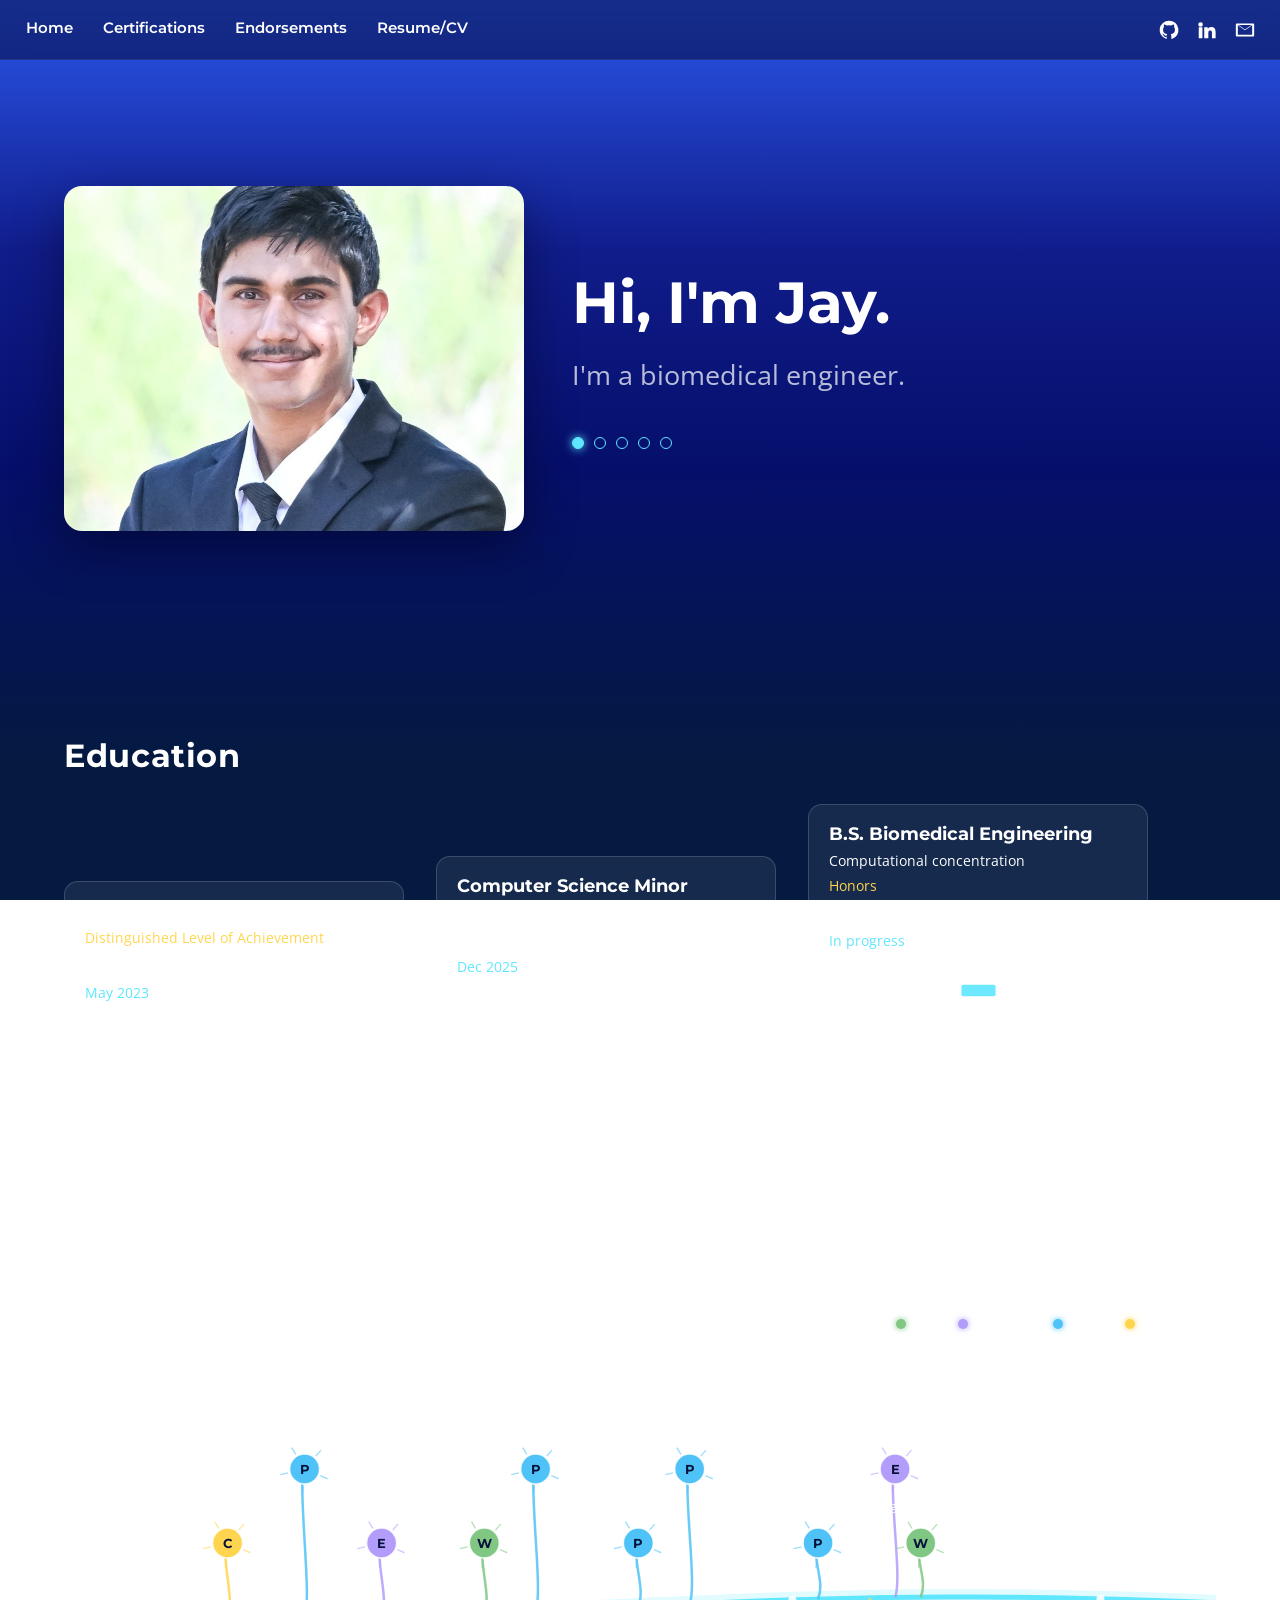
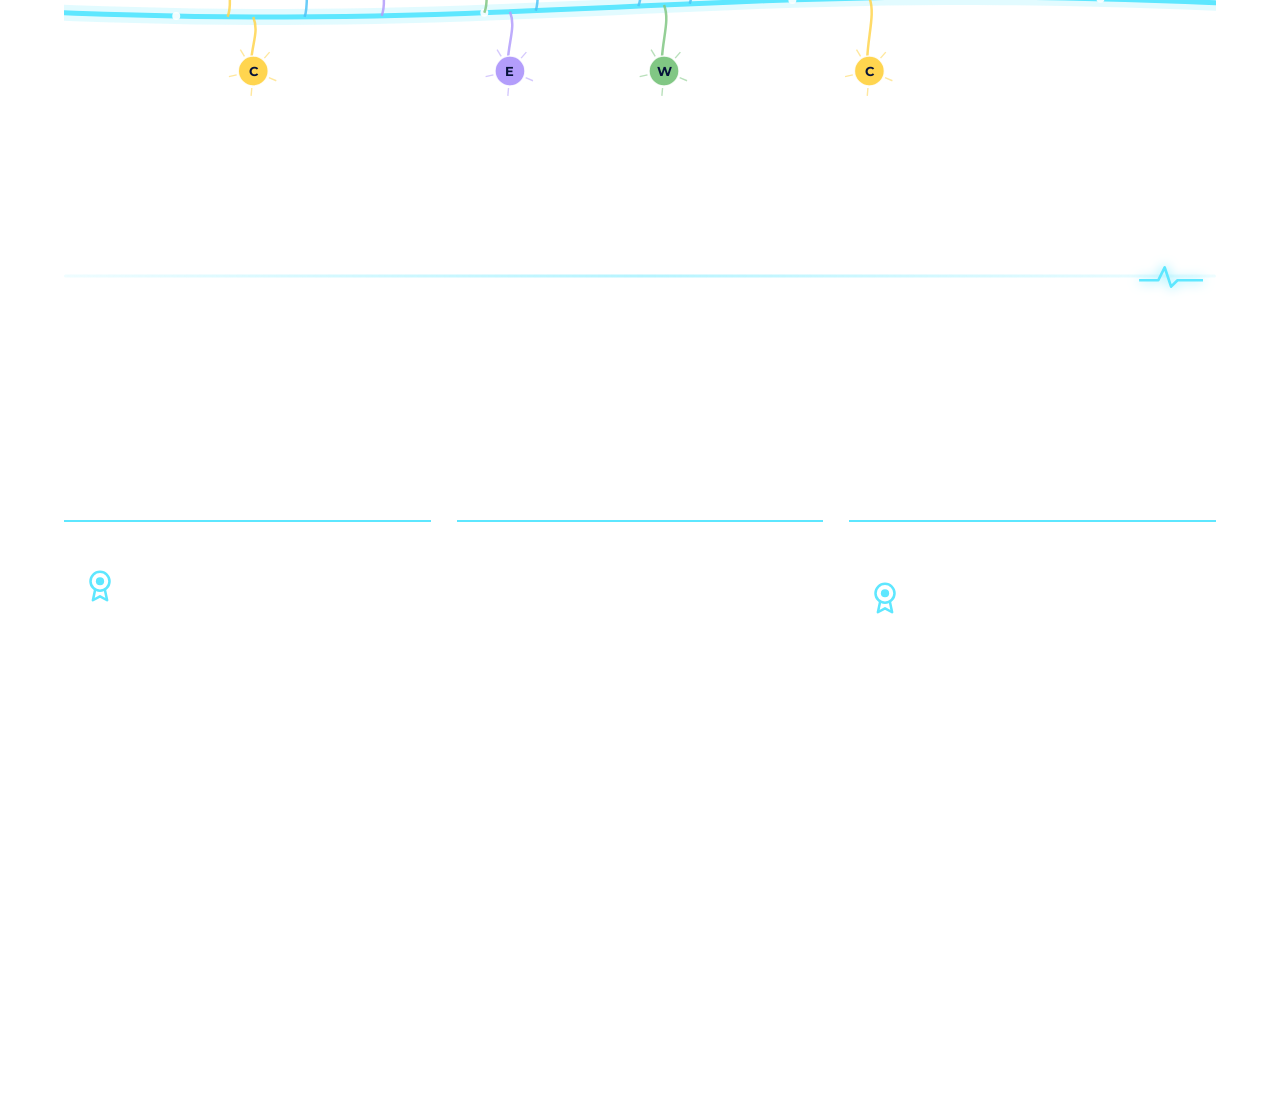
==== index.html @ 32939dc3 "Adding all webpage files" ====
<!DOCTYPE html>
<html lang="en">
<head>
  <meta charset="UTF-8">
  <meta name="viewport" content="width=device-width, initial-scale=1.0">
  <meta name="description" content="Jay Damodaran — biomedical engineer portfolio: projects, research, work experience, certifications, and endorsements.">
  <title>Jay Damodaran — Biomedical Engineer</title>

  <!-- All assets are local (vendored) — no third-party runtime requests. -->
  <link rel="stylesheet" href="lib/fonts/fonts.css">
  <link rel="stylesheet" href="css/styles.css">
  <!-- Vendored markdown parser (lib/marked.min.js); loaded before the modules use it. -->
  <script src="lib/marked.min.js"></script>
</head>
<body>

  <!-- ============================================================ -->
  <!-- Sticky top navigation                                         -->
  <!-- ============================================================ -->
  <nav class="top-nav">
    <div class="nav-links">
      <a href="#hero">Home</a>
      <a href="#certifications">Certifications</a>
      <a href="#endorsements">Endorsements</a>
      <a href="docs.html">Resume/CV</a>
    </div>
    <div class="nav-icons">
      <!-- TODO(Jay): replace the three placeholder URLs/email below -->
      <a href="https://github.com/YOUR_GITHUB_USERNAME" target="_blank" rel="noopener" aria-label="GitHub">
        <svg viewBox="0 0 24 24" class="nav-icon"><path d="M12 1.8a10.2 10.2 0 0 0-3.22 19.88c.51.1.7-.22.7-.49v-1.72c-2.84.62-3.44-1.37-3.44-1.37-.46-1.18-1.13-1.49-1.13-1.49-.93-.63.07-.62.07-.62 1.03.07 1.57 1.05 1.57 1.05.91 1.56 2.39 1.11 2.97.85.09-.66.36-1.11.65-1.37-2.27-.26-4.65-1.13-4.65-5.04 0-1.11.4-2.02 1.05-2.74-.1-.26-.45-1.3.1-2.7 0 0 .86-.28 2.8 1.05a9.73 9.73 0 0 1 5.1 0c1.95-1.33 2.8-1.05 2.8-1.05.56 1.4.21 2.44.1 2.7.65.72 1.05 1.63 1.05 2.74 0 3.92-2.39 4.78-4.66 5.03.37.32.69.94.69 1.9v2.81c0 .27.18.6.7.49A10.2 10.2 0 0 0 12 1.8z" fill="currentColor"/></svg>
      </a>
      <a href="https://www.linkedin.com/in/YOUR_LINKEDIN" target="_blank" rel="noopener" aria-label="LinkedIn">
        <svg viewBox="0 0 24 24" class="nav-icon"><path d="M4.98 3.5a2.5 2.5 0 1 1 0 5 2.5 2.5 0 0 1 0-5zM3 9h4v12H3zM9 9h3.8v1.7h.05c.53-1 1.83-2.06 3.77-2.06 4.03 0 4.78 2.65 4.78 6.1V21h-4v-5.5c0-1.31-.02-3-1.83-3-1.83 0-2.11 1.43-2.11 2.9V21H9z" fill="currentColor"/></svg>
      </a>
      <a href="mailto:your.email@example.com" aria-label="Email">
        <svg viewBox="0 0 24 24" class="nav-icon"><path d="M3 5h18a1 1 0 0 1 1 1v12a1 1 0 0 1-1 1H3a1 1 0 0 1-1-1V6a1 1 0 0 1 1-1zm9 7.3L4.2 6.8v10.4h15.6V6.8L12 12.3zM4.9 6.5l7.1 5 7.1-5H4.9z" fill="currentColor"/></svg>
      </a>
    </div>
  </nav>

  <!-- ============================================================ -->
  <!-- 1. Hero — rotating photos + cycling statements                -->
  <!-- ============================================================ -->
  <section id="hero" class="hero">
    <div id="hero-photos" class="hero-photos" aria-label="Photos of Jay"></div>
    <div class="hero-text">
      <h1>Hi, I'm Jay.</h1>
      <p id="hero-statement" class="hero-statement"></p>
      <div id="hero-bubbles" class="hero-bubbles" aria-label="Statement tracker"></div>
    </div>
  </section>

  <!-- ============================================================ -->
  <!-- 2. Education — animated step-by-step reveal                   -->
  <!-- ============================================================ -->
  <section id="education" class="section">
    <h2 class="section-title">Education</h2>
    <div id="education-steps" class="education-steps"><!-- filled by main.js --></div>
  </section>

  <!-- ============================================================ -->
  <!-- 3. Portfolio — Timeline / List / Detailed List                -->
  <!-- ============================================================ -->
  <section id="portfolio" class="section">
    <h2 class="section-title">Portfolio</h2>

    <div class="portfolio-toolbar">
      <label class="view-label" for="portfolio-view-select">View:</label>
      <select id="portfolio-view-select" class="view-select">
        <option value="timeline" selected>Timeline</option>
        <option value="list">List</option>
        <option value="detailed">Detailed List</option>
      </select>

      <!-- Zoom controls apply to the Timeline view (Ctrl+scroll also zooms). -->
      <div class="tl-zoom-controls">
        <button id="tl-zoom-out" class="tl-zoom-btn" aria-label="Zoom out">−</button>
        <button id="tl-zoom-in" class="tl-zoom-btn" aria-label="Zoom in">+</button>
      </div>

      <!-- Color legend for node types -->
      <div class="tl-legend" role="list" aria-label="Item type color legend">
        <span class="legend-item" style="--type-color:#81c784">Work</span>
        <span class="legend-item" style="--type-color:#b39dfb">Experience</span>
        <span class="legend-item" style="--type-color:#4fc3f7">Project</span>
        <span class="legend-item" style="--type-color:#ffd54f">Competition</span>
      </div>
    </div>

    <!-- Timeline view (default): nervous-system nerve with branching events -->
    <div id="view-timeline" class="portfolio-view">
      <div id="timeline-scroll" class="timeline-scroll">
        <div id="timeline-svg-host" class="timeline-svg-host"><!-- SVG injected by portfolio.js --></div>
      </div>
      <!-- Custom scrollbar: nerve track + action-potential spike thumb -->
      <div id="ap-scrollbar" class="ap-scrollbar">
        <div class="ap-track"></div>
        <div class="ap-thumb" tabindex="0" role="slider" aria-label="Scroll timeline"
             aria-orientation="horizontal">
          <svg viewBox="0 0 60 24" class="ap-spike">
            <path d="M0 16 L18 16 L24 4 L30 22 L36 16 L60 16" fill="none" stroke="currentColor" stroke-width="2.5" stroke-linejoin="round"/>
          </svg>
        </div>
      </div>
    </div>

    <!-- List view: squircle cards, grouped by type -->
    <div id="view-list" class="portfolio-view" hidden><!-- filled by portfolio.js --></div>

    <!-- Detailed List view: full detail blocks down the page -->
    <div id="view-detailed" class="portfolio-view" hidden><!-- filled by portfolio.js --></div>
  </section>

  <!-- ============================================================ -->
  <!-- 4. Certifications                                             -->
  <!-- ============================================================ -->
  <section id="certifications" class="section">
    <h2 class="section-title">Certifications</h2>
    <div id="cert-columns" class="cert-columns"><!-- filled by portfolio.js --></div>
  </section>

  <!-- ============================================================ -->
  <!-- 5. Endorsements                                               -->
  <!-- ============================================================ -->
  <section id="endorsements" class="section">
    <h2 class="section-title">Endorsements</h2>
    <div id="endorsement-cards" class="endorsement-cards"><!-- filled by portfolio.js --></div>
  </section>

  <!-- ============================================================ -->
  <!-- Shared detail-card modal (used by Timeline and List views)    -->
  <!-- ============================================================ -->
  <div id="detail-modal" class="modal-overlay" aria-hidden="true" role="dialog" aria-modal="true">
    <div class="modal-card">
      <button class="modal-close" aria-label="Close">×</button>
      <div class="modal-body"><!-- shared detail renderer output --></div>
    </div>
  </div>

  <script type="module" src="js/main.js"></script>
</body>
</html>
---- lib/fonts/fonts.css ----
/* cyrillic-ext */
@font-face {
  font-family: 'Montserrat';
  font-style: normal;
  font-weight: 600;
  font-display: swap;
  src: url(./JTUSjIg1_i6t8kCHKm459WRhyzbi.woff2) format('woff2');
  unicode-range: U+0460-052F, U+1C80-1C8A, U+20B4, U+2DE0-2DFF, U+A640-A69F, U+FE2E-FE2F;
}
/* cyrillic */
@font-face {
  font-family: 'Montserrat';
  font-style: normal;
  font-weight: 600;
  font-display: swap;
  src: url(./JTUSjIg1_i6t8kCHKm459W1hyzbi.woff2) format('woff2');
  unicode-range: U+0301, U+0400-045F, U+0490-0491, U+04B0-04B1, U+2116;
}
/* vietnamese */
@font-face {
  font-family: 'Montserrat';
  font-style: normal;
  font-weight: 600;
  font-display: swap;
  src: url(./JTUSjIg1_i6t8kCHKm459WZhyzbi.woff2) format('woff2');
  unicode-range: U+0102-0103, U+0110-0111, U+0128-0129, U+0168-0169, U+01A0-01A1, U+01AF-01B0, U+0300-0301, U+0303-0304, U+0308-0309, U+0323, U+0329, U+1EA0-1EF9, U+20AB;
}
/* latin-ext */
@font-face {
  font-family: 'Montserrat';
  font-style: normal;
  font-weight: 600;
  font-display: swap;
  src: url(./JTUSjIg1_i6t8kCHKm459Wdhyzbi.woff2) format('woff2');
  unicode-range: U+0100-02BA, U+02BD-02C5, U+02C7-02CC, U+02CE-02D7, U+02DD-02FF, U+0304, U+0308, U+0329, U+1D00-1DBF, U+1E00-1E9F, U+1EF2-1EFF, U+2020, U+20A0-20AB, U+20AD-20C0, U+2113, U+2C60-2C7F, U+A720-A7FF;
}
/* latin */
@font-face {
  font-family: 'Montserrat';
  font-style: normal;
  font-weight: 600;
  font-display: swap;
  src: url(./JTUSjIg1_i6t8kCHKm459Wlhyw.woff2) format('woff2');
  unicode-range: U+0000-00FF, U+0131, U+0152-0153, U+02BB-02BC, U+02C6, U+02DA, U+02DC, U+0304, U+0308, U+0329, U+2000-206F, U+20AC, U+2122, U+2191, U+2193, U+2212, U+2215, U+FEFF, U+FFFD;
}
/* cyrillic-ext */
@font-face {
  font-family: 'Montserrat';
  font-style: normal;
  font-weight: 700;
  font-display: swap;
  src: url(./JTUSjIg1_i6t8kCHKm459WRhyzbi.woff2) format('woff2');
  unicode-range: U+0460-052F, U+1C80-1C8A, U+20B4, U+2DE0-2DFF, U+A640-A69F, U+FE2E-FE2F;
}
/* cyrillic */
@font-face {
  font-family: 'Montserrat';
  font-style: normal;
  font-weight: 700;
  font-display: swap;
  src: url(./JTUSjIg1_i6t8kCHKm459W1hyzbi.woff2) format('woff2');
  unicode-range: U+0301, U+0400-045F, U+0490-0491, U+04B0-04B1, U+2116;
}
/* vietnamese */
@font-face {
  font-family: 'Montserrat';
  font-style: normal;
  font-weight: 700;
  font-display: swap;
  src: url(./JTUSjIg1_i6t8kCHKm459WZhyzbi.woff2) format('woff2');
  unicode-range: U+0102-0103, U+0110-0111, U+0128-0129, U+0168-0169, U+01A0-01A1, U+01AF-01B0, U+0300-0301, U+0303-0304, U+0308-0309, U+0323, U+0329, U+1EA0-1EF9, U+20AB;
}
/* latin-ext */
@font-face {
  font-family: 'Montserrat';
  font-style: normal;
  font-weight: 700;
  font-display: swap;
  src: url(./JTUSjIg1_i6t8kCHKm459Wdhyzbi.woff2) format('woff2');
  unicode-range: U+0100-02BA, U+02BD-02C5, U+02C7-02CC, U+02CE-02D7, U+02DD-02FF, U+0304, U+0308, U+0329, U+1D00-1DBF, U+1E00-1E9F, U+1EF2-1EFF, U+2020, U+20A0-20AB, U+20AD-20C0, U+2113, U+2C60-2C7F, U+A720-A7FF;
}
/* latin */
@font-face {
  font-family: 'Montserrat';
  font-style: normal;
  font-weight: 700;
  font-display: swap;
  src: url(./JTUSjIg1_i6t8kCHKm459Wlhyw.woff2) format('woff2');
  unicode-range: U+0000-00FF, U+0131, U+0152-0153, U+02BB-02BC, U+02C6, U+02DA, U+02DC, U+0304, U+0308, U+0329, U+2000-206F, U+20AC, U+2122, U+2191, U+2193, U+2212, U+2215, U+FEFF, U+FFFD;
}
/* cyrillic-ext */
@font-face {
  font-family: 'Open Sans';
  font-style: normal;
  font-weight: 400;
  font-stretch: 100%;
  font-display: swap;
  src: url(./memvYaGs126MiZpBA-UvWbX2vVnXBbObj2OVTSKmu1aB.woff2) format('woff2');
  unicode-range: U+0460-052F, U+1C80-1C8A, U+20B4, U+2DE0-2DFF, U+A640-A69F, U+FE2E-FE2F;
}
/* cyrillic */
@font-face {
  font-family: 'Open Sans';
  font-style: normal;
  font-weight: 400;
  font-stretch: 100%;
  font-display: swap;
  src: url(./memvYaGs126MiZpBA-UvWbX2vVnXBbObj2OVTSumu1aB.woff2) format('woff2');
  unicode-range: U+0301, U+0400-045F, U+0490-0491, U+04B0-04B1, U+2116;
}
/* greek-ext */
@font-face {
  font-family: 'Open Sans';
  font-style: normal;
  font-weight: 400;
  font-stretch: 100%;
  font-display: swap;
  src: url(./memvYaGs126MiZpBA-UvWbX2vVnXBbObj2OVTSOmu1aB.woff2) format('woff2');
  unicode-range: U+1F00-1FFF;
}
/* greek */
@font-face {
  font-family: 'Open Sans';
  font-style: normal;
  font-weight: 400;
  font-stretch: 100%;
  font-display: swap;
  src: url(./memvYaGs126MiZpBA-UvWbX2vVnXBbObj2OVTSymu1aB.woff2) format('woff2');
  unicode-range: U+0370-0377, U+037A-037F, U+0384-038A, U+038C, U+038E-03A1, U+03A3-03FF;
}
/* hebrew */
@font-face {
  font-family: 'Open Sans';
  font-style: normal;
  font-weight: 400;
  font-stretch: 100%;
  font-display: swap;
  src: url(./memvYaGs126MiZpBA-UvWbX2vVnXBbObj2OVTS2mu1aB.woff2) format('woff2');
  unicode-range: U+0307-0308, U+0590-05FF, U+200C-2010, U+20AA, U+25CC, U+FB1D-FB4F;
}
/* math */
@font-face {
  font-family: 'Open Sans';
  font-style: normal;
  font-weight: 400;
  font-stretch: 100%;
  font-display: swap;
  src: url(./memvYaGs126MiZpBA-UvWbX2vVnXBbObj2OVTVOmu1aB.woff2) format('woff2');
  unicode-range: U+0302-0303, U+0305, U+0307-0308, U+0310, U+0312, U+0315, U+031A, U+0326-0327, U+032C, U+032F-0330, U+0332-0333, U+0338, U+033A, U+0346, U+034D, U+0391-03A1, U+03A3-03A9, U+03B1-03C9, U+03D1, U+03D5-03D6, U+03F0-03F1, U+03F4-03F5, U+2016-2017, U+2034-2038, U+203C, U+2040, U+2043, U+2047, U+2050, U+2057, U+205F, U+2070-2071, U+2074-208E, U+2090-209C, U+20D0-20DC, U+20E1, U+20E5-20EF, U+2100-2112, U+2114-2115, U+2117-2121, U+2123-214F, U+2190, U+2192, U+2194-21AE, U+21B0-21E5, U+21F1-21F2, U+21F4-2211, U+2213-2214, U+2216-22FF, U+2308-230B, U+2310, U+2319, U+231C-2321, U+2336-237A, U+237C, U+2395, U+239B-23B7, U+23D0, U+23DC-23E1, U+2474-2475, U+25AF, U+25B3, U+25B7, U+25BD, U+25C1, U+25CA, U+25CC, U+25FB, U+266D-266F, U+27C0-27FF, U+2900-2AFF, U+2B0E-2B11, U+2B30-2B4C, U+2BFE, U+3030, U+FF5B, U+FF5D, U+1D400-1D7FF, U+1EE00-1EEFF;
}
/* symbols */
@font-face {
  font-family: 'Open Sans';
  font-style: normal;
  font-weight: 400;
  font-stretch: 100%;
  font-display: swap;
  src: url(./memvYaGs126MiZpBA-UvWbX2vVnXBbObj2OVTUGmu1aB.woff2) format('woff2');
  unicode-range: U+0001-000C, U+000E-001F, U+007F-009F, U+20DD-20E0, U+20E2-20E4, U+2150-218F, U+2190, U+2192, U+2194-2199, U+21AF, U+21E6-21F0, U+21F3, U+2218-2219, U+2299, U+22C4-22C6, U+2300-243F, U+2440-244A, U+2460-24FF, U+25A0-27BF, U+2800-28FF, U+2921-2922, U+2981, U+29BF, U+29EB, U+2B00-2BFF, U+4DC0-4DFF, U+FFF9-FFFB, U+10140-1018E, U+10190-1019C, U+101A0, U+101D0-101FD, U+102E0-102FB, U+10E60-10E7E, U+1D2C0-1D2D3, U+1D2E0-1D37F, U+1F000-1F0FF, U+1F100-1F1AD, U+1F1E6-1F1FF, U+1F30D-1F30F, U+1F315, U+1F31C, U+1F31E, U+1F320-1F32C, U+1F336, U+1F378, U+1F37D, U+1F382, U+1F393-1F39F, U+1F3A7-1F3A8, U+1F3AC-1F3AF, U+1F3C2, U+1F3C4-1F3C6, U+1F3CA-1F3CE, U+1F3D4-1F3E0, U+1F3ED, U+1F3F1-1F3F3, U+1F3F5-1F3F7, U+1F408, U+1F415, U+1F41F, U+1F426, U+1F43F, U+1F441-1F442, U+1F444, U+1F446-1F449, U+1F44C-1F44E, U+1F453, U+1F46A, U+1F47D, U+1F4A3, U+1F4B0, U+1F4B3, U+1F4B9, U+1F4BB, U+1F4BF, U+1F4C8-1F4CB, U+1F4D6, U+1F4DA, U+1F4DF, U+1F4E3-1F4E6, U+1F4EA-1F4ED, U+1F4F7, U+1F4F9-1F4FB, U+1F4FD-1F4FE, U+1F503, U+1F507-1F50B, U+1F50D, U+1F512-1F513, U+1F53E-1F54A, U+1F54F-1F5FA, U+1F610, U+1F650-1F67F, U+1F687, U+1F68D, U+1F691, U+1F694, U+1F698, U+1F6AD, U+1F6B2, U+1F6B9-1F6BA, U+1F6BC, U+1F6C6-1F6CF, U+1F6D3-1F6D7, U+1F6E0-1F6EA, U+1F6F0-1F6F3, U+1F6F7-1F6FC, U+1F700-1F7FF, U+1F800-1F80B, U+1F810-1F847, U+1F850-1F859, U+1F860-1F887, U+1F890-1F8AD, U+1F8B0-1F8BB, U+1F8C0-1F8C1, U+1F900-1F90B, U+1F93B, U+1F946, U+1F984, U+1F996, U+1F9E9, U+1FA00-1FA6F, U+1FA70-1FA7C, U+1FA80-1FA89, U+1FA8F-1FAC6, U+1FACE-1FADC, U+1FADF-1FAE9, U+1FAF0-1FAF8, U+1FB00-1FBFF;
}
/* vietnamese */
@font-face {
  font-family: 'Open Sans';
  font-style: normal;
  font-weight: 400;
  font-stretch: 100%;
  font-display: swap;
  src: url(./memvYaGs126MiZpBA-UvWbX2vVnXBbObj2OVTSCmu1aB.woff2) format('woff2');
  unicode-range: U+0102-0103, U+0110-0111, U+0128-0129, U+0168-0169, U+01A0-01A1, U+01AF-01B0, U+0300-0301, U+0303-0304, U+0308-0309, U+0323, U+0329, U+1EA0-1EF9, U+20AB;
}
/* latin-ext */
@font-face {
  font-family: 'Open Sans';
  font-style: normal;
  font-weight: 400;
  font-stretch: 100%;
  font-display: swap;
  src: url(./memvYaGs126MiZpBA-UvWbX2vVnXBbObj2OVTSGmu1aB.woff2) format('woff2');
  unicode-range: U+0100-02BA, U+02BD-02C5, U+02C7-02CC, U+02CE-02D7, U+02DD-02FF, U+0304, U+0308, U+0329, U+1D00-1DBF, U+1E00-1E9F, U+1EF2-1EFF, U+2020, U+20A0-20AB, U+20AD-20C0, U+2113, U+2C60-2C7F, U+A720-A7FF;
}
/* latin */
@font-face {
  font-family: 'Open Sans';
  font-style: normal;
  font-weight: 400;
  font-stretch: 100%;
  font-display: swap;
  src: url(./memvYaGs126MiZpBA-UvWbX2vVnXBbObj2OVTS-muw.woff2) format('woff2');
  unicode-range: U+0000-00FF, U+0131, U+0152-0153, U+02BB-02BC, U+02C6, U+02DA, U+02DC, U+0304, U+0308, U+0329, U+2000-206F, U+20AC, U+2122, U+2191, U+2193, U+2212, U+2215, U+FEFF, U+FFFD;
}
/* cyrillic-ext */
@font-face {
  font-family: 'Open Sans';
  font-style: normal;
  font-weight: 600;
  font-stretch: 100%;
  font-display: swap;
  src: url(./memvYaGs126MiZpBA-UvWbX2vVnXBbObj2OVTSKmu1aB.woff2) format('woff2');
  unicode-range: U+0460-052F, U+1C80-1C8A, U+20B4, U+2DE0-2DFF, U+A640-A69F, U+FE2E-FE2F;
}
/* cyrillic */
@font-face {
  font-family: 'Open Sans';
  font-style: normal;
  font-weight: 600;
  font-stretch: 100%;
  font-display: swap;
  src: url(./memvYaGs126MiZpBA-UvWbX2vVnXBbObj2OVTSumu1aB.woff2) format('woff2');
  unicode-range: U+0301, U+0400-045F, U+0490-0491, U+04B0-04B1, U+2116;
}
/* greek-ext */
@font-face {
  font-family: 'Open Sans';
  font-style: normal;
  font-weight: 600;
  font-stretch: 100%;
  font-display: swap;
  src: url(./memvYaGs126MiZpBA-UvWbX2vVnXBbObj2OVTSOmu1aB.woff2) format('woff2');
  unicode-range: U+1F00-1FFF;
}
/* greek */
@font-face {
  font-family: 'Open Sans';
  font-style: normal;
  font-weight: 600;
  font-stretch: 100%;
  font-display: swap;
  src: url(./memvYaGs126MiZpBA-UvWbX2vVnXBbObj2OVTSymu1aB.woff2) format('woff2');
  unicode-range: U+0370-0377, U+037A-037F, U+0384-038A, U+038C, U+038E-03A1, U+03A3-03FF;
}
/* hebrew */
@font-face {
  font-family: 'Open Sans';
  font-style: normal;
  font-weight: 600;
  font-stretch: 100%;
  font-display: swap;
  src: url(./memvYaGs126MiZpBA-UvWbX2vVnXBbObj2OVTS2mu1aB.woff2) format('woff2');
  unicode-range: U+0307-0308, U+0590-05FF, U+200C-2010, U+20AA, U+25CC, U+FB1D-FB4F;
}
/* math */
@font-face {
  font-family: 'Open Sans';
  font-style: normal;
  font-weight: 600;
  font-stretch: 100%;
  font-display: swap;
  src: url(./memvYaGs126MiZpBA-UvWbX2vVnXBbObj2OVTVOmu1aB.woff2) format('woff2');
  unicode-range: U+0302-0303, U+0305, U+0307-0308, U+0310, U+0312, U+0315, U+031A, U+0326-0327, U+032C, U+032F-0330, U+0332-0333, U+0338, U+033A, U+0346, U+034D, U+0391-03A1, U+03A3-03A9, U+03B1-03C9, U+03D1, U+03D5-03D6, U+03F0-03F1, U+03F4-03F5, U+2016-2017, U+2034-2038, U+203C, U+2040, U+2043, U+2047, U+2050, U+2057, U+205F, U+2070-2071, U+2074-208E, U+2090-209C, U+20D0-20DC, U+20E1, U+20E5-20EF, U+2100-2112, U+2114-2115, U+2117-2121, U+2123-214F, U+2190, U+2192, U+2194-21AE, U+21B0-21E5, U+21F1-21F2, U+21F4-2211, U+2213-2214, U+2216-22FF, U+2308-230B, U+2310, U+2319, U+231C-2321, U+2336-237A, U+237C, U+2395, U+239B-23B7, U+23D0, U+23DC-23E1, U+2474-2475, U+25AF, U+25B3, U+25B7, U+25BD, U+25C1, U+25CA, U+25CC, U+25FB, U+266D-266F, U+27C0-27FF, U+2900-2AFF, U+2B0E-2B11, U+2B30-2B4C, U+2BFE, U+3030, U+FF5B, U+FF5D, U+1D400-1D7FF, U+1EE00-1EEFF;
}
/* symbols */
@font-face {
  font-family: 'Open Sans';
  font-style: normal;
  font-weight: 600;
  font-stretch: 100%;
  font-display: swap;
  src: url(./memvYaGs126MiZpBA-UvWbX2vVnXBbObj2OVTUGmu1aB.woff2) format('woff2');
  unicode-range: U+0001-000C, U+000E-001F, U+007F-009F, U+20DD-20E0, U+20E2-20E4, U+2150-218F, U+2190, U+2192, U+2194-2199, U+21AF, U+21E6-21F0, U+21F3, U+2218-2219, U+2299, U+22C4-22C6, U+2300-243F, U+2440-244A, U+2460-24FF, U+25A0-27BF, U+2800-28FF, U+2921-2922, U+2981, U+29BF, U+29EB, U+2B00-2BFF, U+4DC0-4DFF, U+FFF9-FFFB, U+10140-1018E, U+10190-1019C, U+101A0, U+101D0-101FD, U+102E0-102FB, U+10E60-10E7E, U+1D2C0-1D2D3, U+1D2E0-1D37F, U+1F000-1F0FF, U+1F100-1F1AD, U+1F1E6-1F1FF, U+1F30D-1F30F, U+1F315, U+1F31C, U+1F31E, U+1F320-1F32C, U+1F336, U+1F378, U+1F37D, U+1F382, U+1F393-1F39F, U+1F3A7-1F3A8, U+1F3AC-1F3AF, U+1F3C2, U+1F3C4-1F3C6, U+1F3CA-1F3CE, U+1F3D4-1F3E0, U+1F3ED, U+1F3F1-1F3F3, U+1F3F5-1F3F7, U+1F408, U+1F415, U+1F41F, U+1F426, U+1F43F, U+1F441-1F442, U+1F444, U+1F446-1F449, U+1F44C-1F44E, U+1F453, U+1F46A, U+1F47D, U+1F4A3, U+1F4B0, U+1F4B3, U+1F4B9, U+1F4BB, U+1F4BF, U+1F4C8-1F4CB, U+1F4D6, U+1F4DA, U+1F4DF, U+1F4E3-1F4E6, U+1F4EA-1F4ED, U+1F4F7, U+1F4F9-1F4FB, U+1F4FD-1F4FE, U+1F503, U+1F507-1F50B, U+1F50D, U+1F512-1F513, U+1F53E-1F54A, U+1F54F-1F5FA, U+1F610, U+1F650-1F67F, U+1F687, U+1F68D, U+1F691, U+1F694, U+1F698, U+1F6AD, U+1F6B2, U+1F6B9-1F6BA, U+1F6BC, U+1F6C6-1F6CF, U+1F6D3-1F6D7, U+1F6E0-1F6EA, U+1F6F0-1F6F3, U+1F6F7-1F6FC, U+1F700-1F7FF, U+1F800-1F80B, U+1F810-1F847, U+1F850-1F859, U+1F860-1F887, U+1F890-1F8AD, U+1F8B0-1F8BB, U+1F8C0-1F8C1, U+1F900-1F90B, U+1F93B, U+1F946, U+1F984, U+1F996, U+1F9E9, U+1FA00-1FA6F, U+1FA70-1FA7C, U+1FA80-1FA89, U+1FA8F-1FAC6, U+1FACE-1FADC, U+1FADF-1FAE9, U+1FAF0-1FAF8, U+1FB00-1FBFF;
}
/* vietnamese */
@font-face {
  font-family: 'Open Sans';
  font-style: normal;
  font-weight: 600;
  font-stretch: 100%;
  font-display: swap;
  src: url(./memvYaGs126MiZpBA-UvWbX2vVnXBbObj2OVTSCmu1aB.woff2) format('woff2');
  unicode-range: U+0102-0103, U+0110-0111, U+0128-0129, U+0168-0169, U+01A0-01A1, U+01AF-01B0, U+0300-0301, U+0303-0304, U+0308-0309, U+0323, U+0329, U+1EA0-1EF9, U+20AB;
}
/* latin-ext */
@font-face {
  font-family: 'Open Sans';
  font-style: normal;
  font-weight: 600;
  font-stretch: 100%;
  font-display: swap;
  src: url(./memvYaGs126MiZpBA-UvWbX2vVnXBbObj2OVTSGmu1aB.woff2) format('woff2');
  unicode-range: U+0100-02BA, U+02BD-02C5, U+02C7-02CC, U+02CE-02D7, U+02DD-02FF, U+0304, U+0308, U+0329, U+1D00-1DBF, U+1E00-1E9F, U+1EF2-1EFF, U+2020, U+20A0-20AB, U+20AD-20C0, U+2113, U+2C60-2C7F, U+A720-A7FF;
}
/* latin */
@font-face {
  font-family: 'Open Sans';
  font-style: normal;
  font-weight: 600;
  font-stretch: 100%;
  font-display: swap;
  src: url(./memvYaGs126MiZpBA-UvWbX2vVnXBbObj2OVTS-muw.woff2) format('woff2');
  unicode-range: U+0000-00FF, U+0131, U+0152-0153, U+02BB-02BC, U+02C6, U+02DA, U+02DC, U+0304, U+0308, U+0329, U+2000-206F, U+20AC, U+2122, U+2191, U+2193, U+2212, U+2215, U+FEFF, U+FFFD;
}
---- css/styles.css ----
/* ==================================================================
   styles.css — Jay's portfolio
   ------------------------------------------------------------------
   ORGANIZATION (search for the banner comments to jump around):
     1. THEME CONFIG (colors + fonts — edit here first)
     2. Base / reset
     3. Sticky top nav
     4. Hero
     5. Education step-reveal
     6. Portfolio toolbar + views
     7. Timeline (nervous-system SVG + action-potential scrollbar)
     8. List view (squircles)
     9. Detailed List view
    10. Shared detail card + modal
    11. Certifications
    12. Endorsements
    13. Docs page (resume / CV)
    14. Responsive rules
   ================================================================== */

/* ==================================================================
   1. THEME CONFIG — change colors/fonts here
   ------------------------------------------------------------------
   The page is one continuous blue gradient: day-sky blue at the top
   (hero) → deep "nervous system" blue for the timeline → near-night
   blue below (certs / endorsements). Sample colors from the design:
   #2756F5 (top), #001176 (timeline), #041A40 (bottom) — tuned slightly
   for smoother blending. Adjust the three gradient stops below.
   ================================================================== */
:root {
  /* --- background gradient stops (top → middle → bottom) --- */
  --bg-top:      #2b57ec;   /* day-sky blue behind the hero            */
  --bg-mid:      #101c8a;   /* transition blue behind education        */
  --bg-timeline: #050f6b;   /* deep nerve blue behind the timeline     */
  --bg-deep:     #041a40;   /* night blue behind certs/endorsements    */

  /* --- text + accents --- */
  --text:        #ffffff;
  --text-dim:    rgba(255, 255, 255, 0.72);
  --accent:      #5ee7ff;   /* electric cyan: nerve glow, links, focus */
  --card-bg:     rgba(255, 255, 255, 0.07);  /* translucent card fill  */
  --card-border: rgba(255, 255, 255, 0.16);

  /* --- portfolio item type colors (keep in sync with TYPE_CONFIG in
         js/portfolio.js if you change them) --- */
  --type-project:     #4fc3f7;
  --type-competition: #ffd54f;
  --type-work:        #81c784;
  --type-experience:  #b39dfb;

  /* --- fonts (vendored in lib/fonts/) ---
     Headings: Montserrat.  Body: Open Sans.
     To switch (e.g. to Futura PT), vendor the font files and change
     these two variables. */
  --font-heading: 'Montserrat', 'Segoe UI', sans-serif;
  --font-body:    'Open Sans', 'Segoe UI', sans-serif;

  --nav-height: 60px;
}

/* ==================================================================
   2. Base / reset
   ================================================================== */
*, *::before, *::after { box-sizing: border-box; }

html { scroll-behavior: smooth; scroll-padding-top: calc(var(--nav-height) + 12px); }

body {
  margin: 0;
  color: var(--text);
  font-family: var(--font-body);
  line-height: 1.6;
  /* The full-page gradient: sky → nerve blue → night. */
  background: linear-gradient(
    180deg,
    var(--bg-top)      0%,
    var(--bg-mid)      28%,
    var(--bg-timeline) 52%,
    var(--bg-deep)     85%
  );
  background-attachment: fixed; /* gradient stays put while scrolling */
}

h1, h2, h3, h4 { font-family: var(--font-heading); line-height: 1.25; }

a { color: var(--accent); }

img { max-width: 100%; }

button { font-family: inherit; cursor: pointer; }

.section {
  max-width: 1200px;
  margin: 0 auto;
  padding: 64px 24px;
}

.section-title {
  font-size: 2rem;
  margin: 0 0 28px;
  letter-spacing: 0.02em;
}

body.modal-open { overflow: hidden; } /* freeze page scroll behind popup */

/* ==================================================================
   3. Sticky top nav
   ================================================================== */
.top-nav {
  position: sticky;
  top: 0;
  z-index: 100;
  height: var(--nav-height);
  display: flex;
  align-items: center;
  justify-content: space-between;
  padding: 0 24px;
  background: rgba(4, 12, 60, 0.55);      /* translucent over the gradient */
  backdrop-filter: blur(10px);
  border-bottom: 1px solid rgba(255, 255, 255, 0.08);
}

.nav-links { display: flex; gap: 26px; }

.nav-links a {
  font-family: var(--font-heading);
  font-weight: 600;
  font-size: 0.95rem;
  color: var(--text);
  text-decoration: none;
  padding: 6px 2px;
  border-bottom: 2px solid transparent;
  transition: border-color 0.2s, color 0.2s;
}
.nav-links a:hover, .nav-links a.active { color: var(--accent); border-color: var(--accent); }

.nav-icons { display: flex; gap: 16px; align-items: center; }
.nav-icons a { color: var(--text); transition: color 0.2s, transform 0.2s; }
.nav-icons a:hover { color: var(--accent); transform: translateY(-2px); }
.nav-icon { width: 22px; height: 22px; display: block; }

/* ==================================================================
   4. Hero — rotating photos (left) + cycling statements (right)
   ================================================================== */
.hero {
  max-width: 1200px;
  margin: 0 auto;
  padding: 64px 24px 80px;
  display: grid;
  grid-template-columns: minmax(280px, 460px) 1fr;
  gap: 48px;
  align-items: center;
  min-height: 68vh;
}

.hero-photos {
  position: relative;
  aspect-ratio: 4 / 3;
  border-radius: 18px;
  overflow: hidden;
  box-shadow: 0 18px 50px rgba(0, 0, 20, 0.45);
}

.hero-photo {
  position: absolute;
  inset: 0;
  width: 100%;
  height: 100%;
  object-fit: cover;
  opacity: 0;
  transition: opacity 0.9s ease;   /* cross-fade between photos */
}
.hero-photo.active { opacity: 1; }

.hero-text h1 { font-size: clamp(2.4rem, 5vw, 3.6rem); margin: 0 0 14px; }

.hero-statement {
  font-size: clamp(1.2rem, 2.6vw, 1.7rem);
  color: var(--text-dim);
  min-height: 2.4em;                /* keeps layout stable while cycling */
  margin: 0 0 18px;
  transition: opacity 0.25s ease;
}
.hero-statement.fading { opacity: 0; }

/* Tracker bubbles: one dot per statement; the active one glows. */
.hero-bubbles { display: flex; gap: 10px; }
.bubble {
  width: 12px;
  height: 12px;
  border-radius: 50%;
  border: 1.5px solid var(--accent);
  background: transparent;
  padding: 0;
  transition: background 0.25s, box-shadow 0.25s;
}
.bubble.active {
  background: var(--accent);
  box-shadow: 0 0 10px var(--accent);
}

/* ==================================================================
   5. Education — sequential step reveal
   ------------------------------------------------------------------
   Steps sit on a rising "staircase". Each card fades/slides in one
   after another (delay driven by --step-index). The line figure
   lifting its credential stands under the CURRENT stage.
   ================================================================== */
.education-steps {
  display: flex;
  gap: 32px;
  align-items: flex-end;
  flex-wrap: wrap;
}

.edu-step {
  flex: 1 1 240px;
  max-width: 340px;
  opacity: 0;
  transform: translateY(28px);
  transition: opacity 0.6s ease, transform 0.6s ease;
  /* stagger: each step waits for the previous one */
  transition-delay: calc(var(--step-index) * 0.45s);
}
/* Rising staircase effect: later stages sit higher. */
.edu-step:nth-child(2) { margin-bottom: 26px; }
.edu-step:nth-child(3) { margin-bottom: 52px; }
.edu-step:nth-child(4) { margin-bottom: 78px; }

.education-steps.revealed .edu-step { opacity: 1; transform: translateY(0); }

.edu-card {
  background: var(--card-bg);
  border: 1px solid var(--card-border);
  border-radius: 14px;
  padding: 18px 20px;
}
.edu-title { margin: 0 0 4px; font-size: 1.1rem; }
.edu-subtitle { margin: 0 0 6px; color: var(--text-dim); font-size: 0.85rem; }
.edu-detail { margin: 2px 0; font-size: 0.9rem; }
.edu-honors { color: var(--type-competition); }
.edu-school { margin: 8px 0 2px; color: var(--text-dim); font-size: 0.9rem; }
.edu-date { margin: 0; font-size: 0.85rem; color: var(--accent); }

/* The credential-lifting figure below the current stage. */
.edu-figure { height: 76px; margin-top: 10px; text-align: center; }
.edu-figure-svg { height: 100%; }
.edu-figure-line { stroke: var(--text); stroke-width: 2.4; stroke-linecap: round; }
.edu-figure-credential { fill: var(--accent); opacity: 0.9; }
/* Figure pops in after its step's card. */
.education-steps.revealed .edu-figure-svg {
  animation: figure-pop 0.5s ease both;
  animation-delay: calc((var(--step-index, 3) + 2) * 0.45s);
}
@keyframes figure-pop {
  from { opacity: 0; transform: translateY(12px) scale(0.85); }
  to   { opacity: 1; transform: none; }
}

/* ==================================================================
   6. Portfolio toolbar + view containers
   ================================================================== */
.portfolio-toolbar {
  display: flex;
  align-items: center;
  gap: 14px;
  flex-wrap: wrap;
  margin-bottom: 22px;
}

.view-label { font-family: var(--font-heading); font-weight: 600; }

.view-select {
  font-family: var(--font-body);
  font-size: 0.95rem;
  color: var(--text);
  background: rgba(255, 255, 255, 0.1);
  border: 1px solid var(--card-border);
  border-radius: 8px;
  padding: 7px 12px;
}
.view-select option { color: #06123a; } /* readable in the native dropdown */

.tl-zoom-controls { display: flex; gap: 6px; }
.tl-zoom-btn {
  width: 34px;
  height: 34px;
  font-size: 1.15rem;
  color: var(--text);
  background: rgba(255, 255, 255, 0.1);
  border: 1px solid var(--card-border);
  border-radius: 8px;
  transition: background 0.2s;
}
.tl-zoom-btn:hover { background: rgba(94, 231, 255, 0.25); }

.tl-legend { display: flex; gap: 14px; margin-left: auto; flex-wrap: wrap; }
.legend-item {
  font-size: 0.8rem;
  color: var(--text-dim);
  display: inline-flex;
  align-items: center;
  gap: 6px;
}
.legend-item::before {
  content: '';
  width: 10px;
  height: 10px;
  border-radius: 50%;
  background: var(--type-color);
  box-shadow: 0 0 6px var(--type-color);
}

/* ==================================================================
   7. Timeline — nervous-system SVG
   ================================================================== */
.timeline-scroll {
  overflow-x: auto;
  overflow-y: hidden;
  scrollbar-width: none;              /* hide native bar (Firefox) —   */
}
.timeline-scroll::-webkit-scrollbar { display: none; } /* — and WebKit */
.timeline-scroll.vertical { overflow: visible; }  /* mobile: flows with page */

.timeline-svg-host { line-height: 0; }

/* Spinal cord: glow layer + bright core. */
.tl-cord {
  stroke: var(--accent);
  stroke-width: 5;
  fill: none;
  stroke-linecap: round;
}
.tl-cord-glow {
  stroke: var(--accent);
  stroke-width: 16;
  fill: none;
  opacity: 0.18;
  stroke-linecap: round;
}

.tl-year-tick { fill: #ffffff; opacity: 0.9; }
.tl-year-label {
  fill: var(--text-dim);
  font-family: var(--font-heading);
  font-size: 13px;
}

/* Event nodes: branch nerve + soma circle + glyph + label.
   Hover = shadow/scale ONLY (detail opens on click, never hover). */
.tl-node { cursor: pointer; outline: none; }
.tl-branch { stroke-width: 2.5; fill: none; opacity: 0.85; }
.tl-soma {
  stroke: rgba(255, 255, 255, 0.85);
  stroke-width: 1.5;
  transition: transform 0.18s ease, filter 0.18s ease;
  transform-box: fill-box;
  transform-origin: center;
}
.tl-node:hover .tl-soma,
.tl-node:focus-visible .tl-soma {
  transform: scale(1.25);
  filter: drop-shadow(0 0 10px var(--type-color));
}
.tl-glyph {
  fill: #06123a;
  font-family: var(--font-heading);
  font-weight: 700;
  font-size: 13px;
  pointer-events: none;
}
.tl-label {
  fill: var(--text);
  font-family: var(--font-body);
  font-size: 12.5px;
}

/* --- Action-potential scrollbar --------------------------------- */
.ap-scrollbar {
  position: relative;
  height: 34px;
  margin-top: 10px;
  touch-action: none;
}
.ap-scrollbar.hidden { display: none; }

/* The nerve track the spike travels along. */
.ap-track {
  position: absolute;
  left: 0; right: 0;
  top: 50%;
  height: 3px;
  transform: translateY(-50%);
  border-radius: 2px;
  background: linear-gradient(90deg,
    rgba(94, 231, 255, 0.1),
    rgba(94, 231, 255, 0.45),
    rgba(94, 231, 255, 0.1));
}

/* The draggable action-potential spike (thumb). */
.ap-thumb {
  position: absolute;
  top: 0;
  width: 64px;
  height: 34px;
  color: var(--accent);
  cursor: grab;
  filter: drop-shadow(0 0 6px var(--accent));
}
.ap-thumb:active { cursor: grabbing; }
.ap-spike { width: 100%; height: 100%; }

/* ==================================================================
   8. List view — squircle cards (title, role, timespan only)
   ================================================================== */
.list-group { margin-bottom: 34px; }

.group-heading {
  font-size: 1.25rem;
  margin: 0 0 14px;
  padding-left: 12px;
  border-left: 4px solid var(--type-color);
}

.squircle-grid {
  display: grid;
  grid-template-columns: repeat(auto-fill, minmax(230px, 1fr));
  gap: 14px;
}

.squircle {
  display: flex;
  flex-direction: column;
  gap: 3px;
  text-align: left;
  color: var(--text);
  background: var(--card-bg);
  border: 1px solid var(--card-border);
  border-left: 4px solid var(--type-color);
  border-radius: 22px;                /* the "squircle" rounding */
  padding: 14px 18px;
  transition: transform 0.18s ease, box-shadow 0.18s ease;
}
.squircle:hover {
  transform: translateY(-3px);
  box-shadow: 0 10px 26px rgba(0, 0, 20, 0.45);
}
.squircle-title { font-family: var(--font-heading); font-weight: 600; font-size: 0.98rem; }
.squircle-role { color: var(--text-dim); font-size: 0.85rem; }
.squircle-span { color: var(--accent); font-size: 0.8rem; }

/* ==================================================================
   9. Detailed List view — low-chrome document-style blocks
   ================================================================== */
.detailed-group { margin-bottom: 40px; }

.detail-block {
  padding: 22px 4px;
  border-bottom: 1px solid rgba(255, 255, 255, 0.12); /* subtle divider */
}
.detail-block:last-child { border-bottom: none; }

/* ==================================================================
   10. Shared detail card (modal popup + Detailed List blocks)
   ================================================================== */
.detail-header { margin-bottom: 10px; }

.type-badge {
  display: inline-block;
  font-family: var(--font-heading);
  font-size: 0.72rem;
  font-weight: 700;
  letter-spacing: 0.06em;
  text-transform: uppercase;
  color: #06123a;
  background: var(--type-color);
  border-radius: 999px;
  padding: 3px 10px;
  margin-bottom: 8px;
}

.detail-title { margin: 0 0 4px; font-size: 1.35rem; }
.detail-meta { margin: 0; color: var(--text-dim); }
.detail-timespan { margin: 2px 0 0; color: var(--accent); font-size: 0.9rem; }

.detail-image {
  border-radius: 12px;
  margin: 12px 0;
  max-height: 320px;
  object-fit: cover;
}

.detail-body { font-size: 0.97rem; }
.detail-body p { margin: 0.7em 0; }

.detail-links { display: flex; gap: 14px; flex-wrap: wrap; margin-top: 10px; }
.detail-link {
  font-family: var(--font-heading);
  font-weight: 600;
  font-size: 0.9rem;
  text-decoration: none;
  border: 1px solid var(--accent);
  border-radius: 999px;
  padding: 5px 14px;
  transition: background 0.2s;
}
.detail-link:hover { background: rgba(94, 231, 255, 0.18); }

.card-endorsement {
  margin: 14px 0 0;
  padding: 12px 16px;
  background: var(--card-bg);
  border-left: 3px solid var(--accent);
  border-radius: 8px;
  font-size: 0.92rem;
}
.card-endorsement footer { margin-top: 6px; color: var(--text-dim); font-size: 0.85rem; }

/* --- Modal (popup) --- */
.modal-overlay {
  position: fixed;
  inset: 0;
  z-index: 200;
  display: none;
  align-items: center;
  justify-content: center;
  padding: 24px;
  background: rgba(2, 6, 30, 0.7);
  backdrop-filter: blur(4px);
}
.modal-overlay.open { display: flex; }

.modal-card {
  position: relative;
  width: min(680px, 100%);
  max-height: 84vh;
  overflow-y: auto;
  background: linear-gradient(180deg, #0d1c6e, #081247);
  border: 1px solid var(--card-border);
  border-radius: 16px;
  padding: 28px 30px;
  box-shadow: 0 24px 70px rgba(0, 0, 15, 0.6);
  animation: modal-in 0.22s ease;
}
@keyframes modal-in {
  from { opacity: 0; transform: translateY(16px) scale(0.97); }
  to   { opacity: 1; transform: none; }
}

.modal-close {
  position: absolute;
  top: 12px;
  right: 14px;
  width: 34px;
  height: 34px;
  font-size: 1.3rem;
  line-height: 1;
  color: var(--text);
  background: rgba(255, 255, 255, 0.1);
  border: none;
  border-radius: 50%;
  transition: background 0.2s;
}
.modal-close:hover { background: rgba(255, 255, 255, 0.22); }

/* ==================================================================
   11. Certifications — ML / DBMS / Cloud columns
   ================================================================== */
.cert-columns {
  display: grid;
  grid-template-columns: repeat(auto-fit, minmax(240px, 1fr));
  gap: 26px;
}

.cert-category {
  font-size: 1.15rem;
  margin: 0 0 14px;
  padding-bottom: 8px;
  border-bottom: 2px solid var(--accent);
}

.cert-empty { color: var(--text-dim); font-style: italic; }

.cert-card {
  display: flex;
  gap: 14px;
  align-items: center;
  color: var(--text);
  text-decoration: none;
  background: var(--card-bg);
  border: 1px solid var(--card-border);
  border-radius: 14px;
  padding: 14px 16px;
  margin-bottom: 12px;
  transition: transform 0.18s ease, box-shadow 0.18s ease;
}
.cert-card:hover { transform: translateY(-3px); box-shadow: 0 10px 26px rgba(0, 0, 20, 0.45); }

.cert-icon { width: 38px; height: 38px; flex-shrink: 0; color: var(--accent); }
.cert-text { display: flex; flex-direction: column; gap: 2px; }
.cert-title { font-family: var(--font-heading); font-weight: 600; font-size: 0.93rem; }
.cert-meta { color: var(--text-dim); font-size: 0.82rem; }

/* ==================================================================
   12. Endorsements — quote cards
   ================================================================== */
.endorsement-cards {
  display: grid;
  grid-template-columns: repeat(auto-fit, minmax(280px, 1fr));
  gap: 22px;
}

.endorsement-card {
  margin: 0;
  background: var(--card-bg);
  border: 1px solid var(--card-border);
  border-radius: 16px;
  padding: 24px 26px;
}
.endorsement-card blockquote {
  margin: 0 0 14px;
  font-size: 1.02rem;
  font-style: italic;
}
.endorsement-card figcaption strong {
  display: block;
  font-family: var(--font-heading);
}
.endorsement-role { display: block; color: var(--text-dim); font-size: 0.85rem; }

/* ==================================================================
   13. Docs page — resume / CV stacked scrollable containers
   ================================================================== */
body.docs-page {
  /* Spec: solid day-sky blue for the whole docs page. */
  background: var(--bg-top);
}

.docs-main {
  max-width: 980px;
  margin: 0 auto;
  padding: 40px 24px 80px;
  display: flex;
  flex-direction: column;
  gap: 40px;
}

.doc-container {
  background: var(--card-bg);
  border: 1px solid var(--card-border);
  border-radius: 16px;
  overflow: hidden;
}

.doc-header {
  display: flex;
  align-items: center;
  justify-content: space-between;
  padding: 14px 20px;
  border-bottom: 1px solid var(--card-border);
}
.doc-header h2 { margin: 0; font-size: 1.2rem; }

.doc-open { color: var(--text); transition: color 0.2s, transform 0.2s; }
.doc-open:hover { color: var(--accent); transform: translateY(-2px); }
.doc-open-icon { width: 22px; height: 22px; display: block; }

/* Each document scrolls independently inside its container. */
.doc-scroll { height: 70vh; overflow-y: auto; background: #ffffff; }
.doc-frame { width: 100%; height: 100%; border: none; display: block; }

/* ==================================================================
   14. Responsive rules
   ================================================================== */
@media (max-width: 900px) {
  .hero { grid-template-columns: 1fr; gap: 30px; }
  .tl-legend { margin-left: 0; }
}

/* Respect the visitor's reduced-motion preference: disable decorative
   transitions/animations. JS also skips auto-cycling and the intro zoom. */
@media (prefers-reduced-motion: reduce) {
  html { scroll-behavior: auto; }
  .hero-photo, .hero-statement,
  .edu-step, .edu-figure-svg,
  .squircle, .cert-card, .tl-soma, .modal-card {
    transition: none !important;
    animation: none !important;
  }
  .education-steps .edu-step { transition-delay: 0s; }
}

@media (max-width: 768px) {
  .nav-links { gap: 14px; }
  .nav-links a { font-size: 0.85rem; }
  .section { padding: 44px 16px; }

  /* Education steps stack vertically; staircase offsets removed. */
  .education-steps { flex-direction: column; align-items: stretch; }
  .edu-step:nth-child(n) { margin-bottom: 0; max-width: none; }

  /* Timeline switches to vertical orientation (built by portfolio.js);
     zoom controls don't apply there. */
  .tl-zoom-controls { display: none; }
}
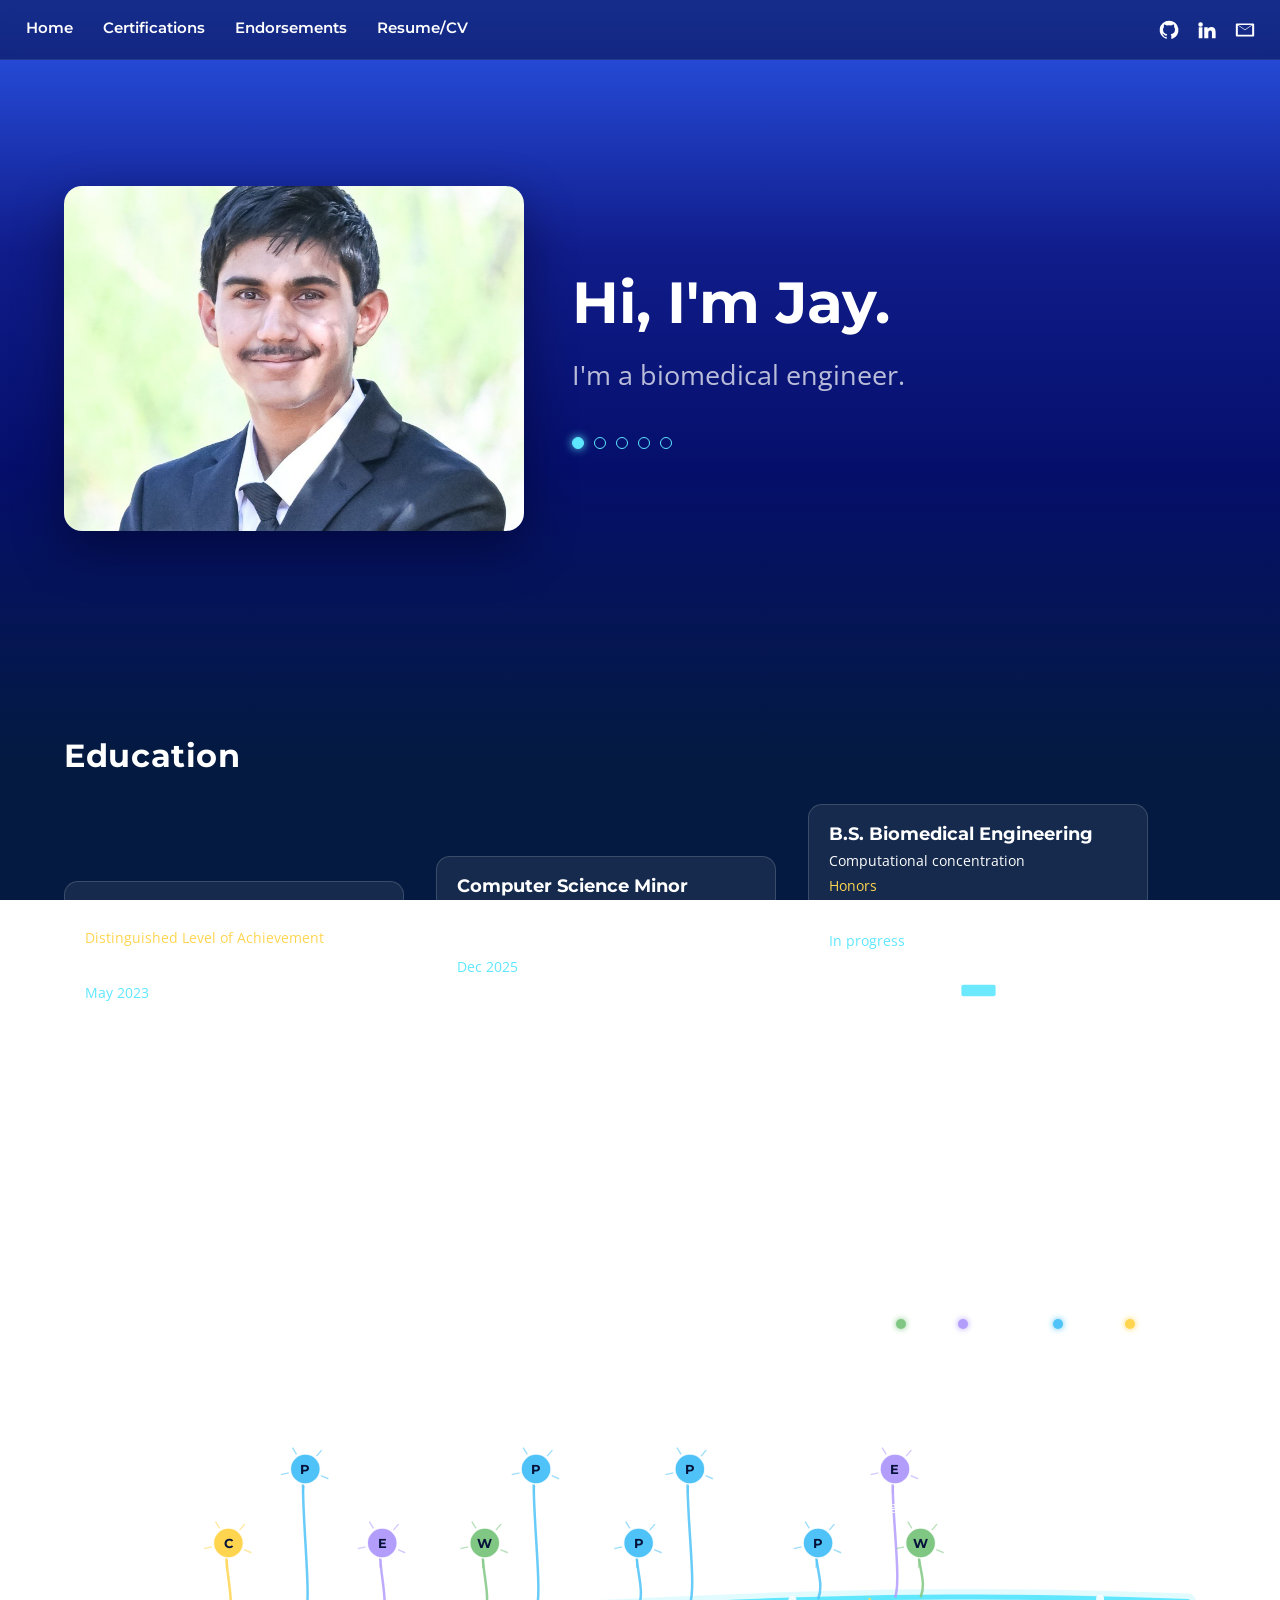
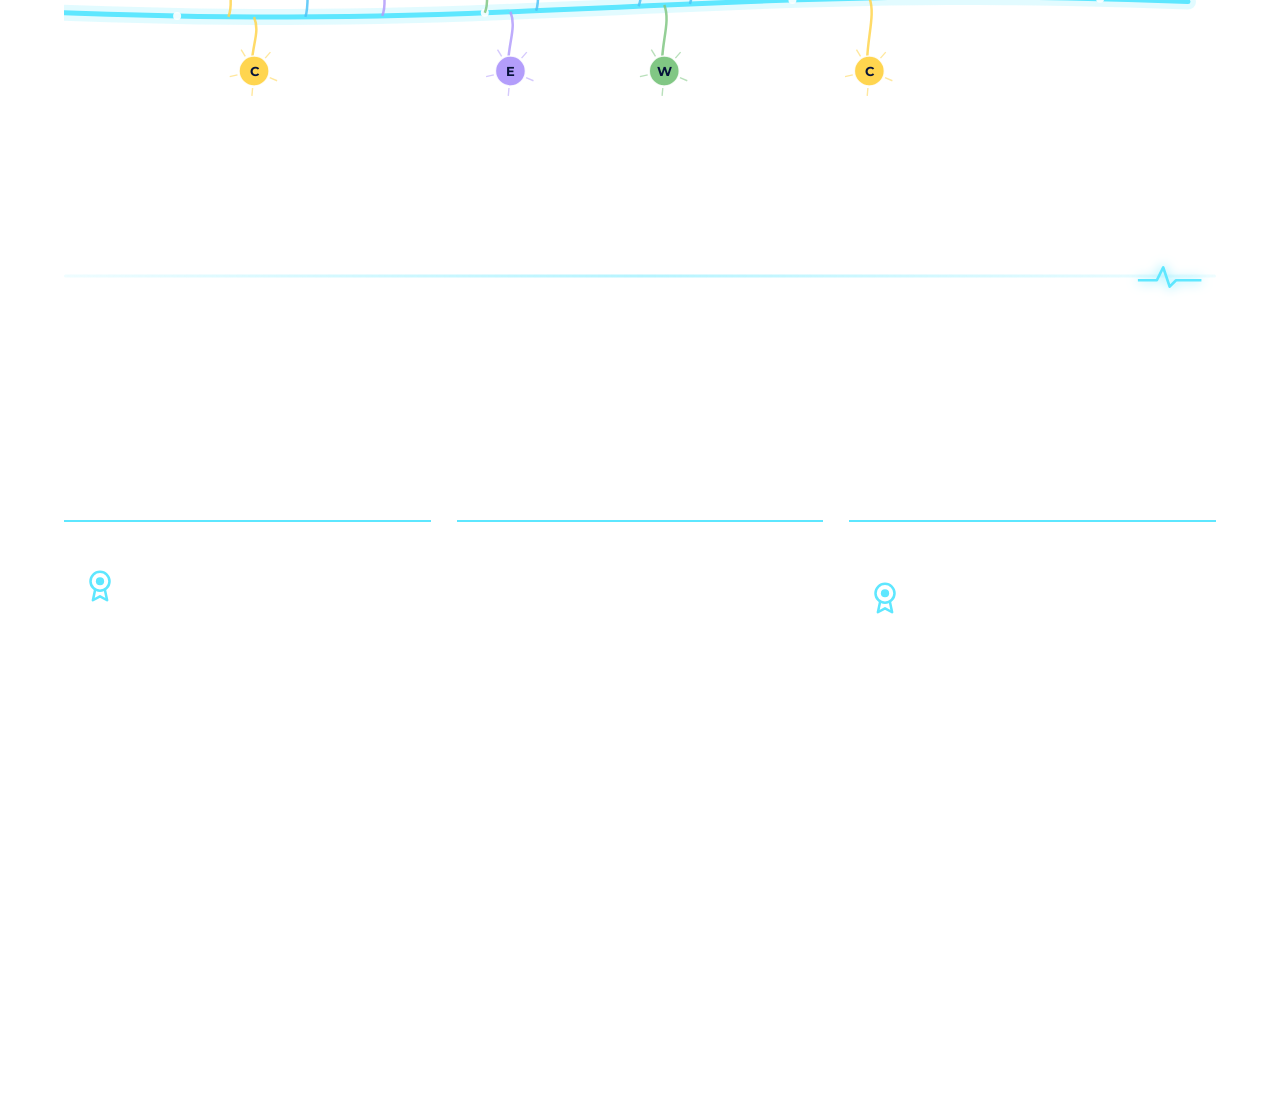
==== commit 2f242efa: "Added links for top right icons" ====
--- a/index.html
+++ b/index.html
@@ -26,10 +26,10 @@
     </div>
     <div class="nav-icons">
       <!-- TODO(Jay): replace the three placeholder URLs/email below -->
-      <a href="https://github.com/YOUR_GITHUB_USERNAME" target="_blank" rel="noopener" aria-label="GitHub">
+      <a href="https://github.com/Jay-Damodaran" target="_blank" rel="noopener" aria-label="GitHub">
         <svg viewBox="0 0 24 24" class="nav-icon"><path d="M12 1.8a10.2 10.2 0 0 0-3.22 19.88c.51.1.7-.22.7-.49v-1.72c-2.84.62-3.44-1.37-3.44-1.37-.46-1.18-1.13-1.49-1.13-1.49-.93-.63.07-.62.07-.62 1.03.07 1.57 1.05 1.57 1.05.91 1.56 2.39 1.11 2.97.85.09-.66.36-1.11.65-1.37-2.27-.26-4.65-1.13-4.65-5.04 0-1.11.4-2.02 1.05-2.74-.1-.26-.45-1.3.1-2.7 0 0 .86-.28 2.8 1.05a9.73 9.73 0 0 1 5.1 0c1.95-1.33 2.8-1.05 2.8-1.05.56 1.4.21 2.44.1 2.7.65.72 1.05 1.63 1.05 2.74 0 3.92-2.39 4.78-4.66 5.03.37.32.69.94.69 1.9v2.81c0 .27.18.6.7.49A10.2 10.2 0 0 0 12 1.8z" fill="currentColor"/></svg>
       </a>
-      <a href="https://www.linkedin.com/in/YOUR_LINKEDIN" target="_blank" rel="noopener" aria-label="LinkedIn">
+      <a href="https://www.linkedin.com/in/jaydamobme/" target="_blank" rel="noopener" aria-label="LinkedIn">
         <svg viewBox="0 0 24 24" class="nav-icon"><path d="M4.98 3.5a2.5 2.5 0 1 1 0 5 2.5 2.5 0 0 1 0-5zM3 9h4v12H3zM9 9h3.8v1.7h.05c.53-1 1.83-2.06 3.77-2.06 4.03 0 4.78 2.65 4.78 6.1V21h-4v-5.5c0-1.31-.02-3-1.83-3-1.83 0-2.11 1.43-2.11 2.9V21H9z" fill="currentColor"/></svg>
       </a>
       <a href="mailto:your.email@example.com" aria-label="Email">
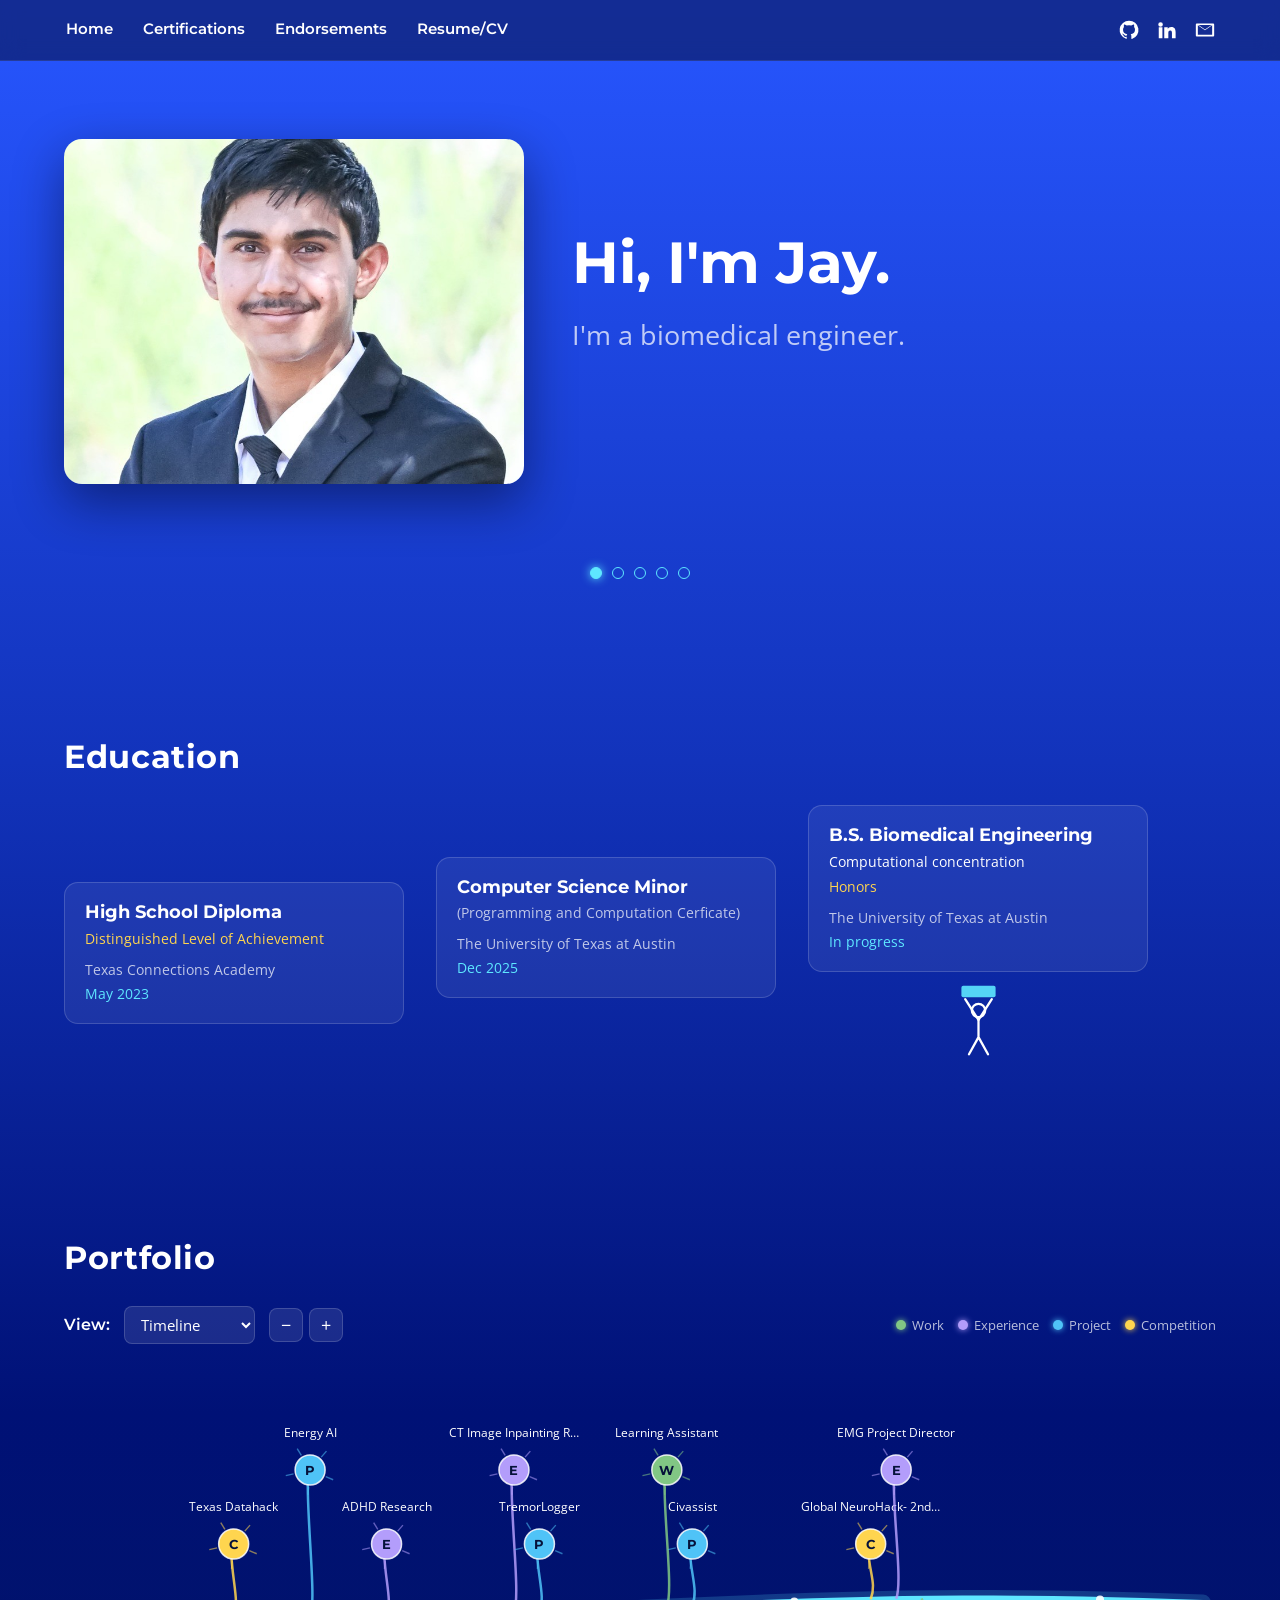
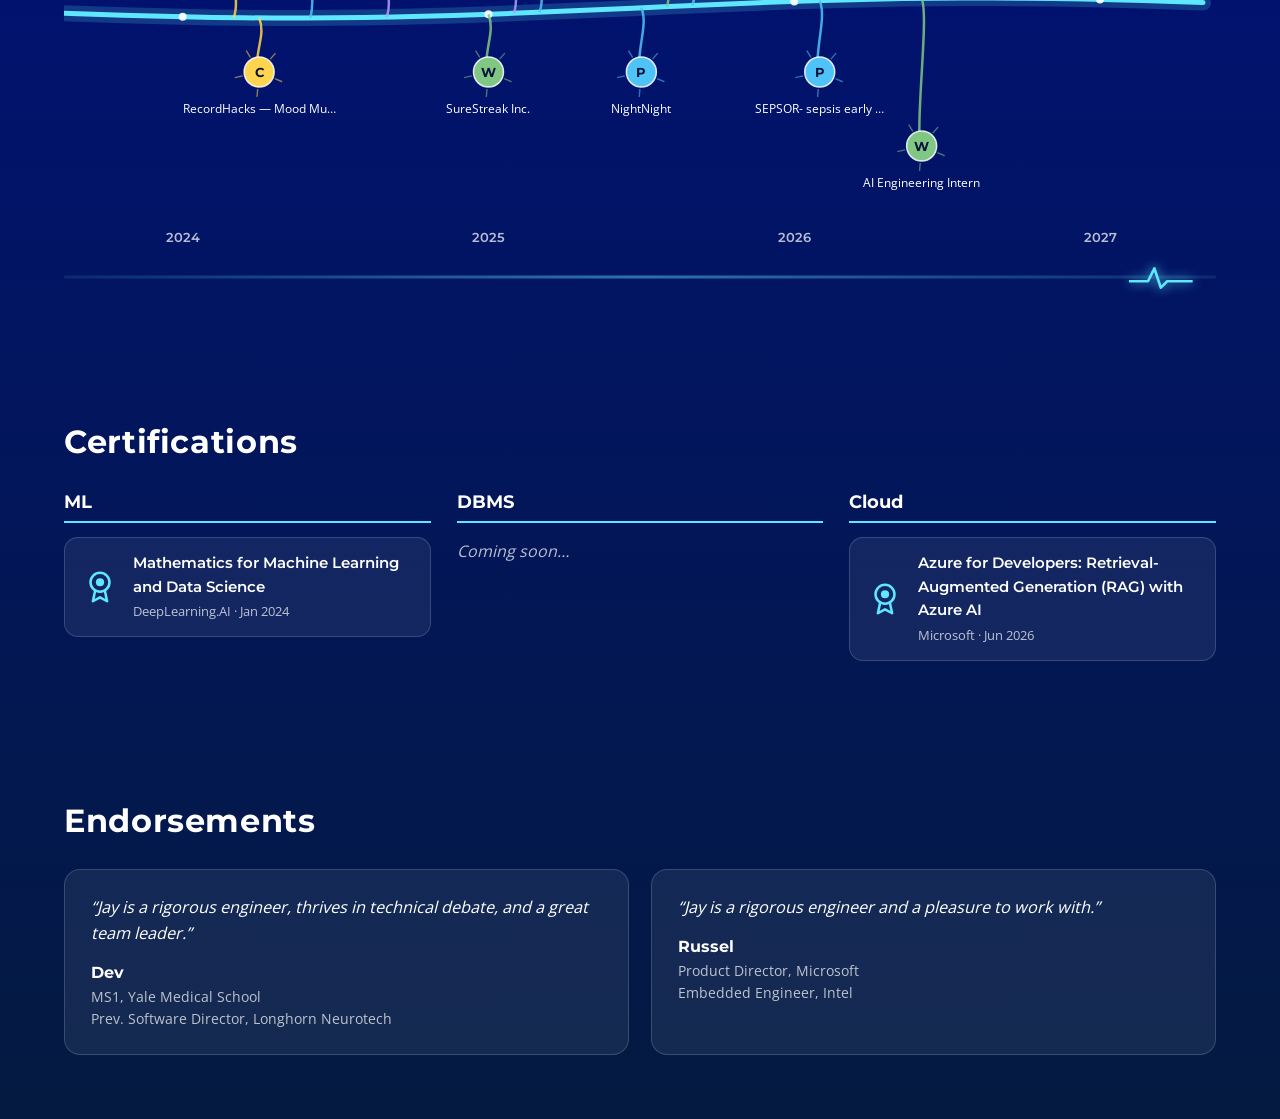
==== commit 1d0c677a: "Fixed some UI bugs relating to styling the timeline" ====
--- a/index.html
+++ b/index.html
@@ -17,8 +17,14 @@
   <!-- ============================================================ -->
   <!-- Sticky top navigation                                         -->
   <!-- ============================================================ -->
+  <!-- Full-width bar carries the background; .nav-inner centers the content. -->
   <nav class="top-nav">
-    <div class="nav-links">
+    <div class="nav-inner">
+    <!-- Hamburger (mobile only): toggles the .nav-links dropdown -->
+    <button id="nav-toggle" class="nav-toggle" aria-label="Menu" aria-expanded="false" aria-controls="nav-links">
+      <svg viewBox="0 0 24 24" class="nav-icon"><path d="M3 6h18M3 12h18M3 18h18" stroke="currentColor" stroke-width="2" stroke-linecap="round"/></svg>
+    </button>
+    <div class="nav-links" id="nav-links">
       <a href="#hero">Home</a>
       <a href="#certifications">Certifications</a>
       <a href="#endorsements">Endorsements</a>
@@ -26,28 +32,30 @@
     </div>
     <div class="nav-icons">
       <!-- TODO(Jay): replace the three placeholder URLs/email below -->
-      <a href="https://github.com/Jay-Damodaran" target="_blank" rel="noopener" aria-label="GitHub">
+      <a href="" target="_blank" rel="noopener" aria-label="GitHub">
         <svg viewBox="0 0 24 24" class="nav-icon"><path d="M12 1.8a10.2 10.2 0 0 0-3.22 19.88c.51.1.7-.22.7-.49v-1.72c-2.84.62-3.44-1.37-3.44-1.37-.46-1.18-1.13-1.49-1.13-1.49-.93-.63.07-.62.07-.62 1.03.07 1.57 1.05 1.57 1.05.91 1.56 2.39 1.11 2.97.85.09-.66.36-1.11.65-1.37-2.27-.26-4.65-1.13-4.65-5.04 0-1.11.4-2.02 1.05-2.74-.1-.26-.45-1.3.1-2.7 0 0 .86-.28 2.8 1.05a9.73 9.73 0 0 1 5.1 0c1.95-1.33 2.8-1.05 2.8-1.05.56 1.4.21 2.44.1 2.7.65.72 1.05 1.63 1.05 2.74 0 3.92-2.39 4.78-4.66 5.03.37.32.69.94.69 1.9v2.81c0 .27.18.6.7.49A10.2 10.2 0 0 0 12 1.8z" fill="currentColor"/></svg>
       </a>
-      <a href="https://www.linkedin.com/in/jaydamobme/" target="_blank" rel="noopener" aria-label="LinkedIn">
+      <a href="" target="_blank" rel="noopener" aria-label="LinkedIn">
         <svg viewBox="0 0 24 24" class="nav-icon"><path d="M4.98 3.5a2.5 2.5 0 1 1 0 5 2.5 2.5 0 0 1 0-5zM3 9h4v12H3zM9 9h3.8v1.7h.05c.53-1 1.83-2.06 3.77-2.06 4.03 0 4.78 2.65 4.78 6.1V21h-4v-5.5c0-1.31-.02-3-1.83-3-1.83 0-2.11 1.43-2.11 2.9V21H9z" fill="currentColor"/></svg>
       </a>
       <a href="mailto:your.email@example.com" aria-label="Email">
         <svg viewBox="0 0 24 24" class="nav-icon"><path d="M3 5h18a1 1 0 0 1 1 1v12a1 1 0 0 1-1 1H3a1 1 0 0 1-1-1V6a1 1 0 0 1 1-1zm9 7.3L4.2 6.8v10.4h15.6V6.8L12 12.3zM4.9 6.5l7.1 5 7.1-5H4.9z" fill="currentColor"/></svg>
       </a>
     </div>
+    </div><!-- /.nav-inner -->
   </nav>
 
   <!-- ============================================================ -->
-  <!-- 1. Hero — rotating photos + cycling statements                -->
+  <!-- 1. Hero — photos + statements cycle in sync; tracker bubbles  -->
+  <!--    sit at the bottom, centered under both columns             -->
   <!-- ============================================================ -->
   <section id="hero" class="hero">
     <div id="hero-photos" class="hero-photos" aria-label="Photos of Jay"></div>
     <div class="hero-text">
       <h1>Hi, I'm Jay.</h1>
       <p id="hero-statement" class="hero-statement"></p>
-      <div id="hero-bubbles" class="hero-bubbles" aria-label="Statement tracker"></div>
     </div>
+    <div id="hero-bubbles" class="hero-bubbles" aria-label="Statement tracker"></div>
   </section>
 
   <!-- ============================================================ -->
--- a/css/styles.css
+++ b/css/styles.css
@@ -28,11 +28,13 @@
    for smoother blending. Adjust the three gradient stops below.
    ================================================================== */
 :root {
-  /* --- background gradient stops (top → middle → bottom) --- */
-  --bg-top:      #2b57ec;   /* day-sky blue behind the hero            */
-  --bg-mid:      #101c8a;   /* transition blue behind education        */
-  --bg-timeline: #050f6b;   /* deep nerve blue behind the timeline     */
-  --bg-deep:     #041a40;   /* night blue behind certs/endorsements    */
+  /* --- background gradient stops (top → middle → bottom) ---
+     Anchors per spec: #2756FF at the very top, #001176 at the timeline,
+     #041A40 at the bottom. --bg-mid is only a blend stop for smoothness. */
+  --bg-top:      #2756FF;   /* day-sky blue at the very top of the page */
+  --bg-mid:      #1233bb;   /* blend stop behind education              */
+  --bg-timeline: #001176;   /* deep nerve blue behind the timeline      */
+  --bg-deep:     #041A40;   /* night blue behind certs/endorsements     */
 
   /* --- text + accents --- */
   --text:        #ffffff;
@@ -70,15 +72,21 @@
   color: var(--text);
   font-family: var(--font-body);
   line-height: 1.6;
-  /* The full-page gradient: sky → nerve blue → night. */
+  /* One gradient across the FULL DOCUMENT HEIGHT that scrolls with the
+     content (no background-attachment: fixed — that pins it to the viewport
+     and made every scroll position look the same). The page gets darker as
+     you scroll: sky blue → nerve blue at the timeline → night at the bottom.
+     Tune the % stops if sections move. */
   background: linear-gradient(
     180deg,
     var(--bg-top)      0%,
     var(--bg-mid)      28%,
     var(--bg-timeline) 52%,
-    var(--bg-deep)     85%
+    var(--bg-deep)     100%
   );
-  background-attachment: fixed; /* gradient stays put while scrolling */
+  /* Guard against any stray horizontal overflow exposing the page edge
+     behind the sticky nav on mobile (clip doesn't break position:sticky). */
+  overflow-x: clip;
 }
 
 h1, h2, h3, h4 { font-family: var(--font-heading); line-height: 1.25; }
@@ -106,19 +114,41 @@
 /* ==================================================================
    3. Sticky top nav
    ================================================================== */
+/* The bar itself spans the FULL viewport width at every breakpoint (it
+   carries the background); .nav-inner holds and centers the content. */
 .top-nav {
   position: sticky;
   top: 0;
   z-index: 100;
+  width: 100%;
+  background: rgba(4, 12, 60, 0.55);      /* translucent over the gradient */
+  backdrop-filter: blur(10px);
+  border-bottom: 1px solid rgba(255, 255, 255, 0.08);
+}
+
+.nav-inner {
+  max-width: 1200px;
+  margin: 0 auto;
   height: var(--nav-height);
   display: flex;
   align-items: center;
   justify-content: space-between;
   padding: 0 24px;
-  background: rgba(4, 12, 60, 0.55);      /* translucent over the gradient */
-  backdrop-filter: blur(10px);
-  border-bottom: 1px solid rgba(255, 255, 255, 0.08);
-}
+}
+
+/* Hamburger toggle — hidden on desktop, shown ≤768px (see responsive). */
+.nav-toggle {
+  display: none;
+  width: 40px;
+  height: 40px;
+  align-items: center;
+  justify-content: center;
+  color: var(--text);
+  background: none;
+  border: none;
+  padding: 0;
+}
+.nav-toggle .nav-icon { width: 26px; height: 26px; }
 
 .nav-links { display: flex; gap: 26px; }
 
@@ -183,8 +213,15 @@
 }
 .hero-statement.fading { opacity: 0; }
 
-/* Tracker bubbles: one dot per statement; the active one glows. */
-.hero-bubbles { display: flex; gap: 10px; }
+/* Tracker bubbles: one dot per statement; the active one glows.
+   Sits at the bottom of the hero, centered under BOTH columns. */
+.hero-bubbles {
+  grid-column: 1 / -1;
+  display: flex;
+  gap: 10px;
+  justify-content: center;
+  margin-top: 8px;
+}
 .bubble {
   width: 12px;
   height: 12px;
@@ -692,13 +729,30 @@
 }
 
 @media (max-width: 768px) {
-  .nav-links { gap: 14px; }
-  .nav-links a { font-size: 0.85rem; }
+  /* Nav collapses to hamburger + icons; text links live in a dropdown. */
+  .nav-toggle { display: flex; }
+  .nav-links {
+    display: none;
+    position: absolute;
+    top: var(--nav-height);
+    left: 0;
+    right: 0;
+    flex-direction: column;
+    gap: 0;
+    background: rgba(4, 12, 60, 0.96);
+    border-bottom: 1px solid rgba(255, 255, 255, 0.12);
+    padding: 6px 0;
+  }
+  .nav-links.open { display: flex; }
+  .nav-links a { padding: 13px 24px; border-bottom: none; }
+
   .section { padding: 44px 16px; }
 
-  /* Education steps stack vertically; staircase offsets removed. */
+  /* Education steps stack vertically as plain cards; staircase offsets and
+     the credential-lifting figure are desktop-only. */
   .education-steps { flex-direction: column; align-items: stretch; }
   .edu-step:nth-child(n) { margin-bottom: 0; max-width: none; }
+  .edu-figure { display: none; }
 
   /* Timeline switches to vertical orientation (built by portfolio.js);
      zoom controls don't apply there. */
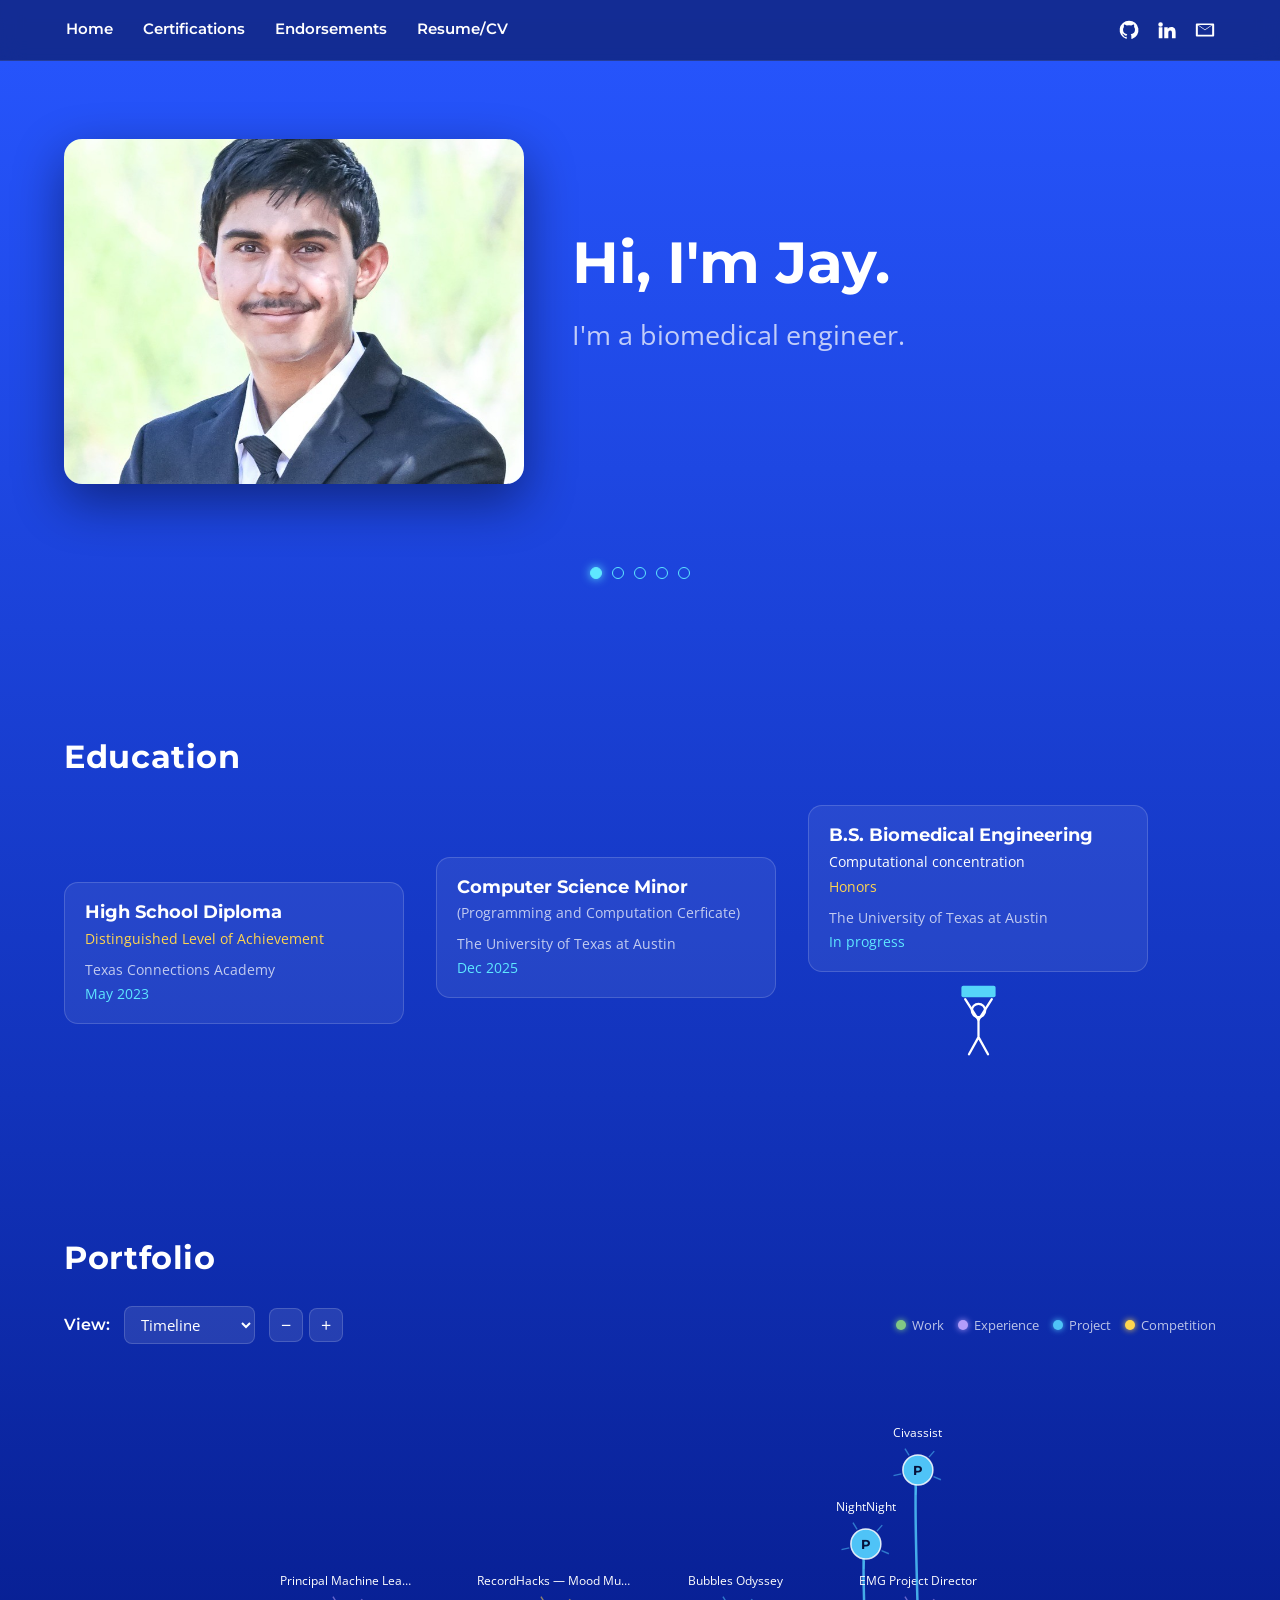
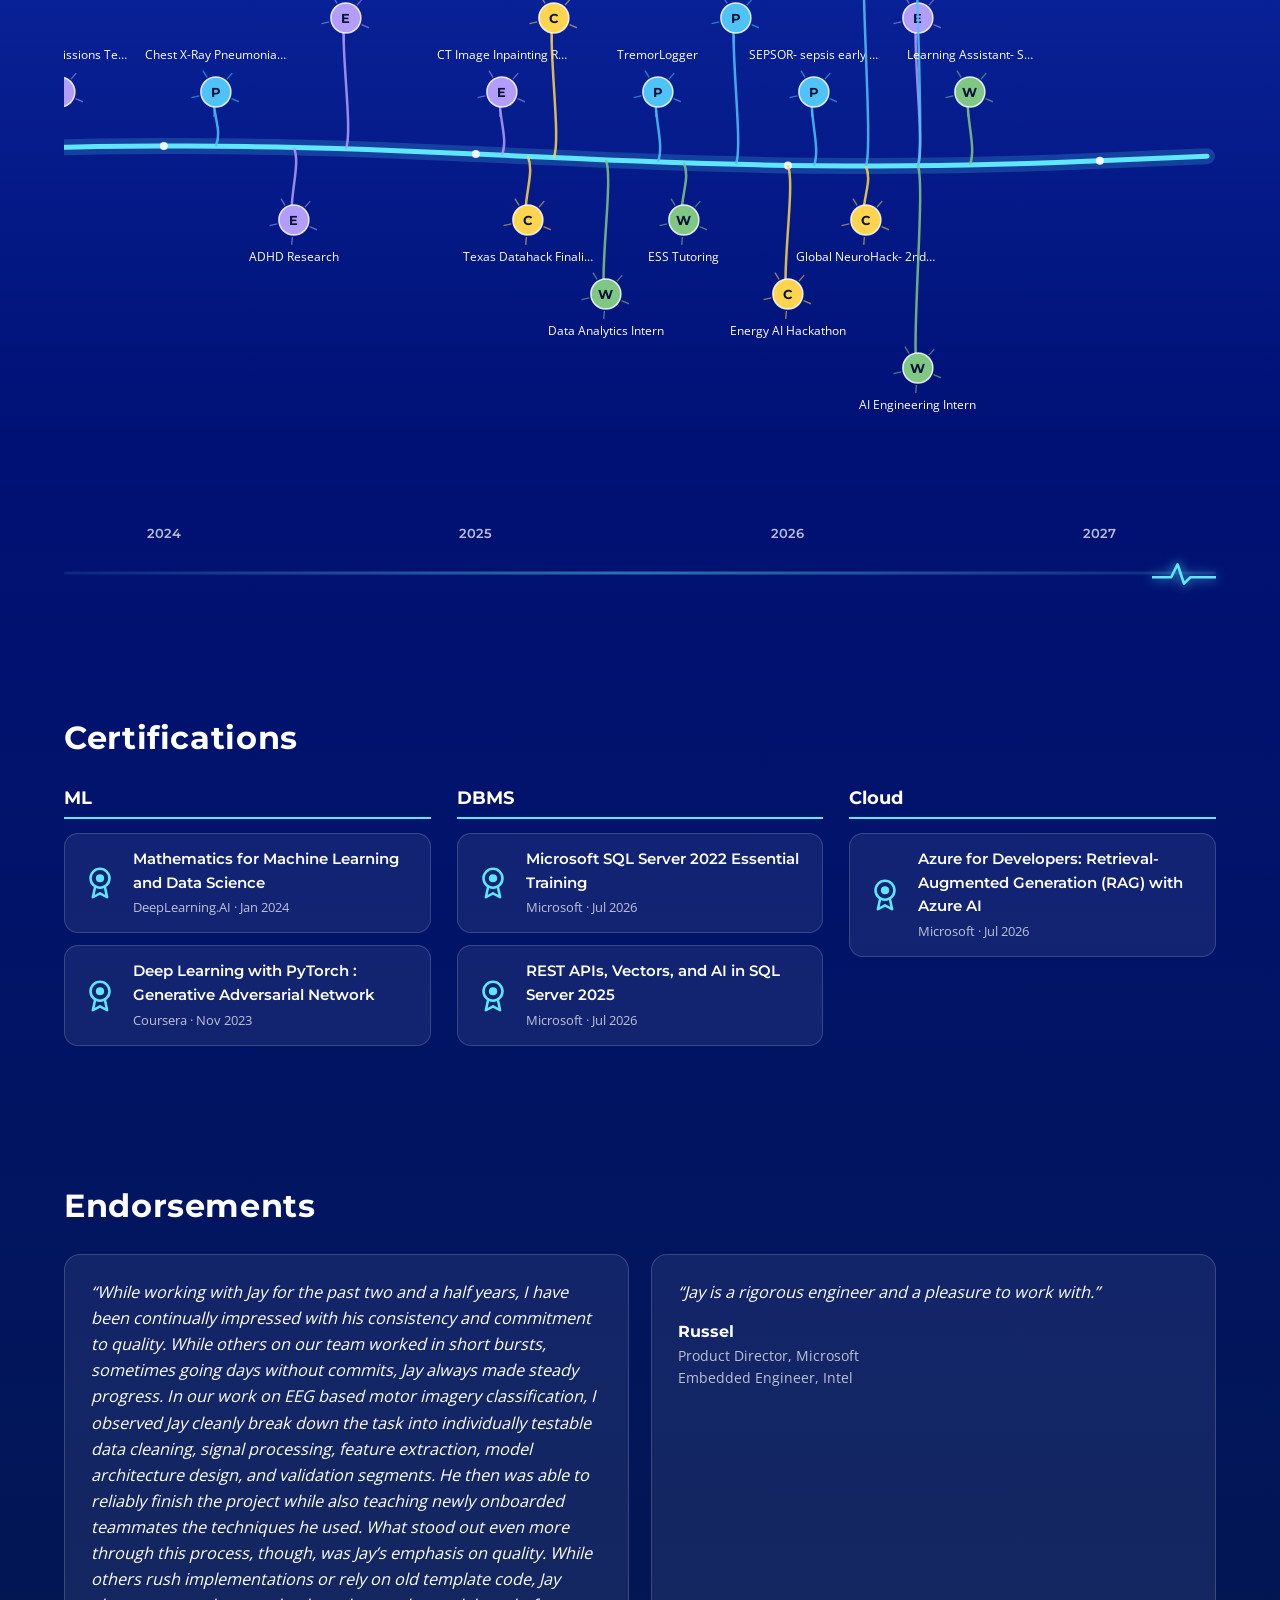
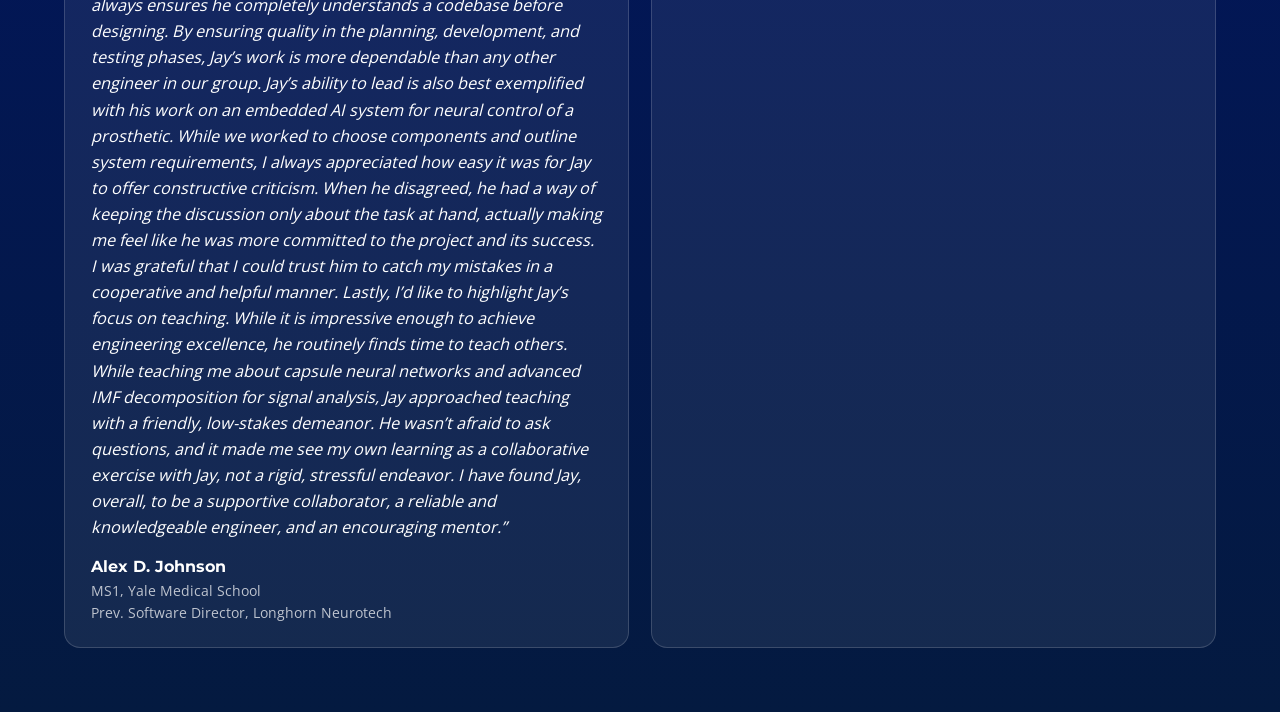
==== commit d89ec185: "Updated certs and endorsements" ====
--- a/index.html
+++ b/index.html
@@ -32,13 +32,13 @@
     </div>
     <div class="nav-icons">
       <!-- TODO(Jay): replace the three placeholder URLs/email below -->
-      <a href="" target="_blank" rel="noopener" aria-label="GitHub">
+      <a href="https://github.com/Jay-Damodaran" target="_blank" rel="noopener" aria-label="GitHub">
         <svg viewBox="0 0 24 24" class="nav-icon"><path d="M12 1.8a10.2 10.2 0 0 0-3.22 19.88c.51.1.7-.22.7-.49v-1.72c-2.84.62-3.44-1.37-3.44-1.37-.46-1.18-1.13-1.49-1.13-1.49-.93-.63.07-.62.07-.62 1.03.07 1.57 1.05 1.57 1.05.91 1.56 2.39 1.11 2.97.85.09-.66.36-1.11.65-1.37-2.27-.26-4.65-1.13-4.65-5.04 0-1.11.4-2.02 1.05-2.74-.1-.26-.45-1.3.1-2.7 0 0 .86-.28 2.8 1.05a9.73 9.73 0 0 1 5.1 0c1.95-1.33 2.8-1.05 2.8-1.05.56 1.4.21 2.44.1 2.7.65.72 1.05 1.63 1.05 2.74 0 3.92-2.39 4.78-4.66 5.03.37.32.69.94.69 1.9v2.81c0 .27.18.6.7.49A10.2 10.2 0 0 0 12 1.8z" fill="currentColor"/></svg>
       </a>
-      <a href="" target="_blank" rel="noopener" aria-label="LinkedIn">
+      <a href="https://www.linkedin.com/in/jaydamobme/" target="_blank" rel="noopener" aria-label="LinkedIn">
         <svg viewBox="0 0 24 24" class="nav-icon"><path d="M4.98 3.5a2.5 2.5 0 1 1 0 5 2.5 2.5 0 0 1 0-5zM3 9h4v12H3zM9 9h3.8v1.7h.05c.53-1 1.83-2.06 3.77-2.06 4.03 0 4.78 2.65 4.78 6.1V21h-4v-5.5c0-1.31-.02-3-1.83-3-1.83 0-2.11 1.43-2.11 2.9V21H9z" fill="currentColor"/></svg>
       </a>
-      <a href="mailto:your.email@example.com" aria-label="Email">
+      <a href="mailto:jay.damo2021@gmail.com" aria-label="Email">
         <svg viewBox="0 0 24 24" class="nav-icon"><path d="M3 5h18a1 1 0 0 1 1 1v12a1 1 0 0 1-1 1H3a1 1 0 0 1-1-1V6a1 1 0 0 1 1-1zm9 7.3L4.2 6.8v10.4h15.6V6.8L12 12.3zM4.9 6.5l7.1 5 7.1-5H4.9z" fill="currentColor"/></svg>
       </a>
     </div>
